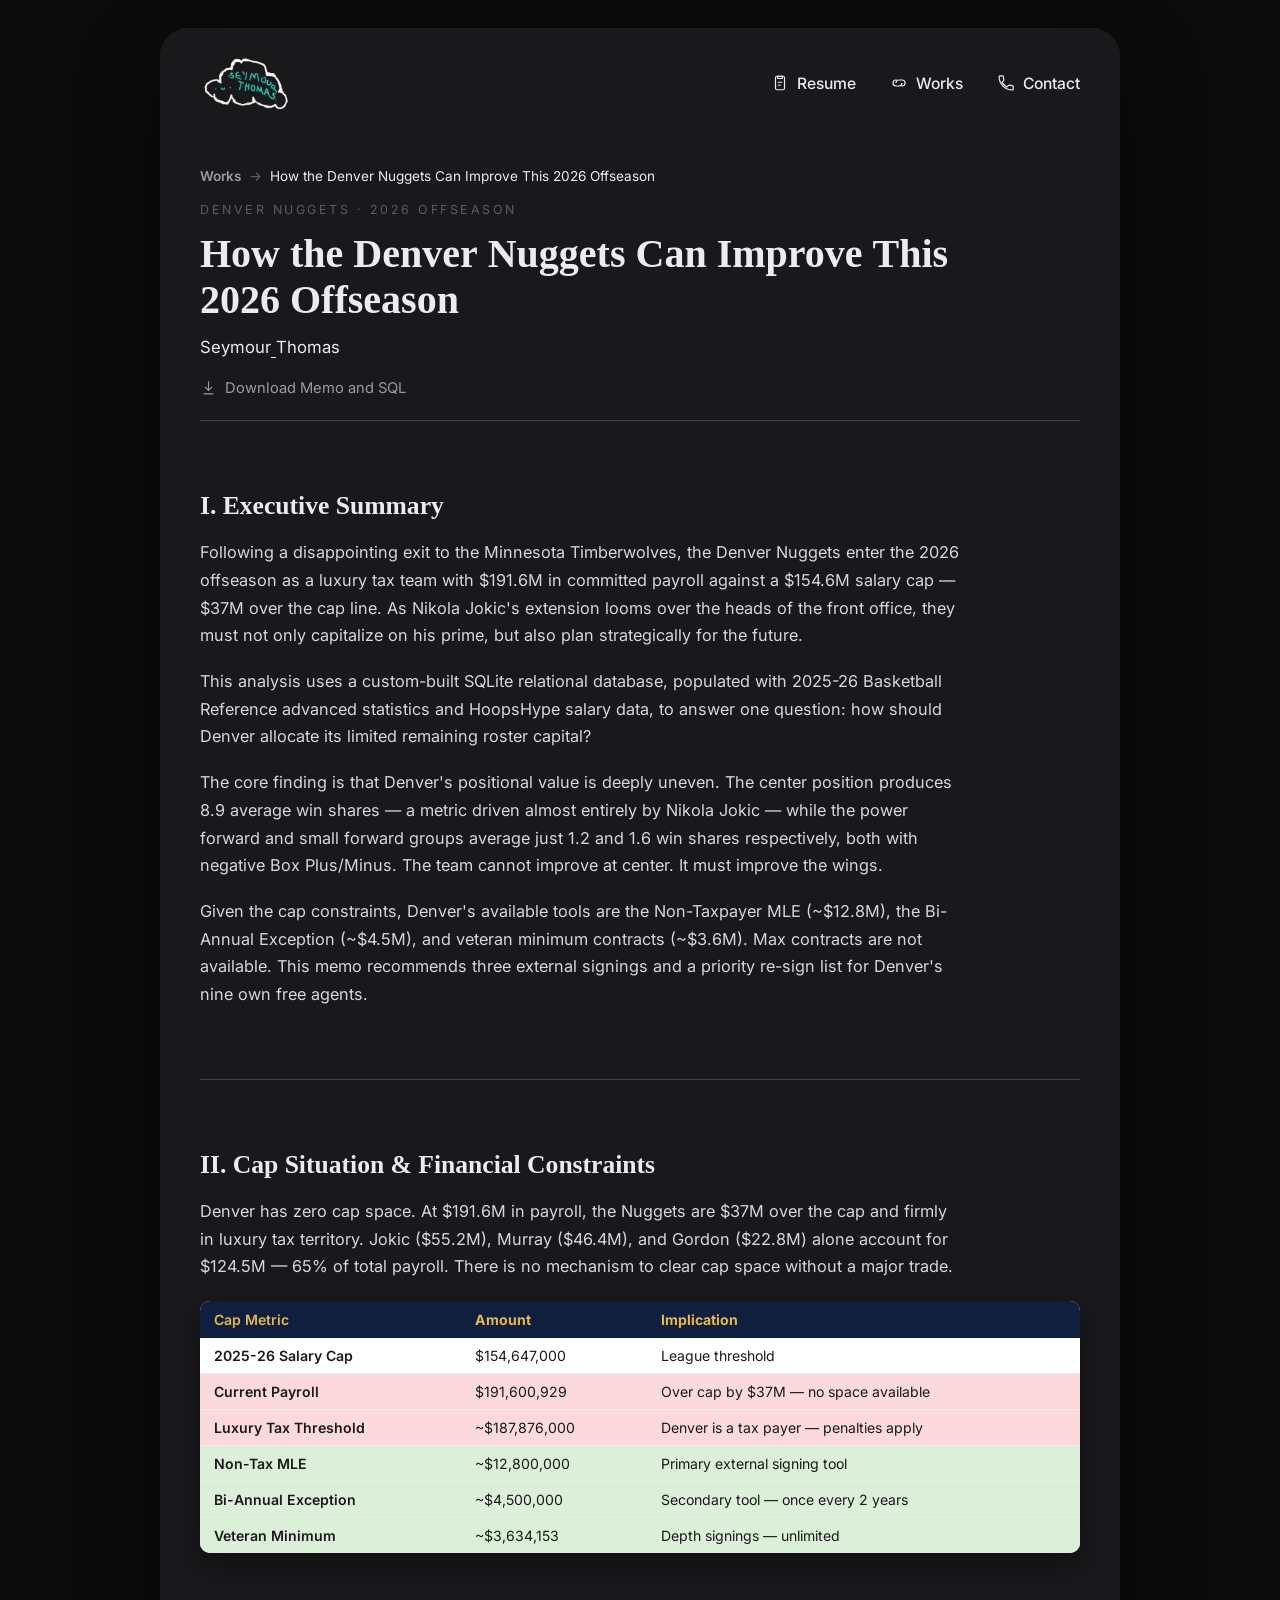
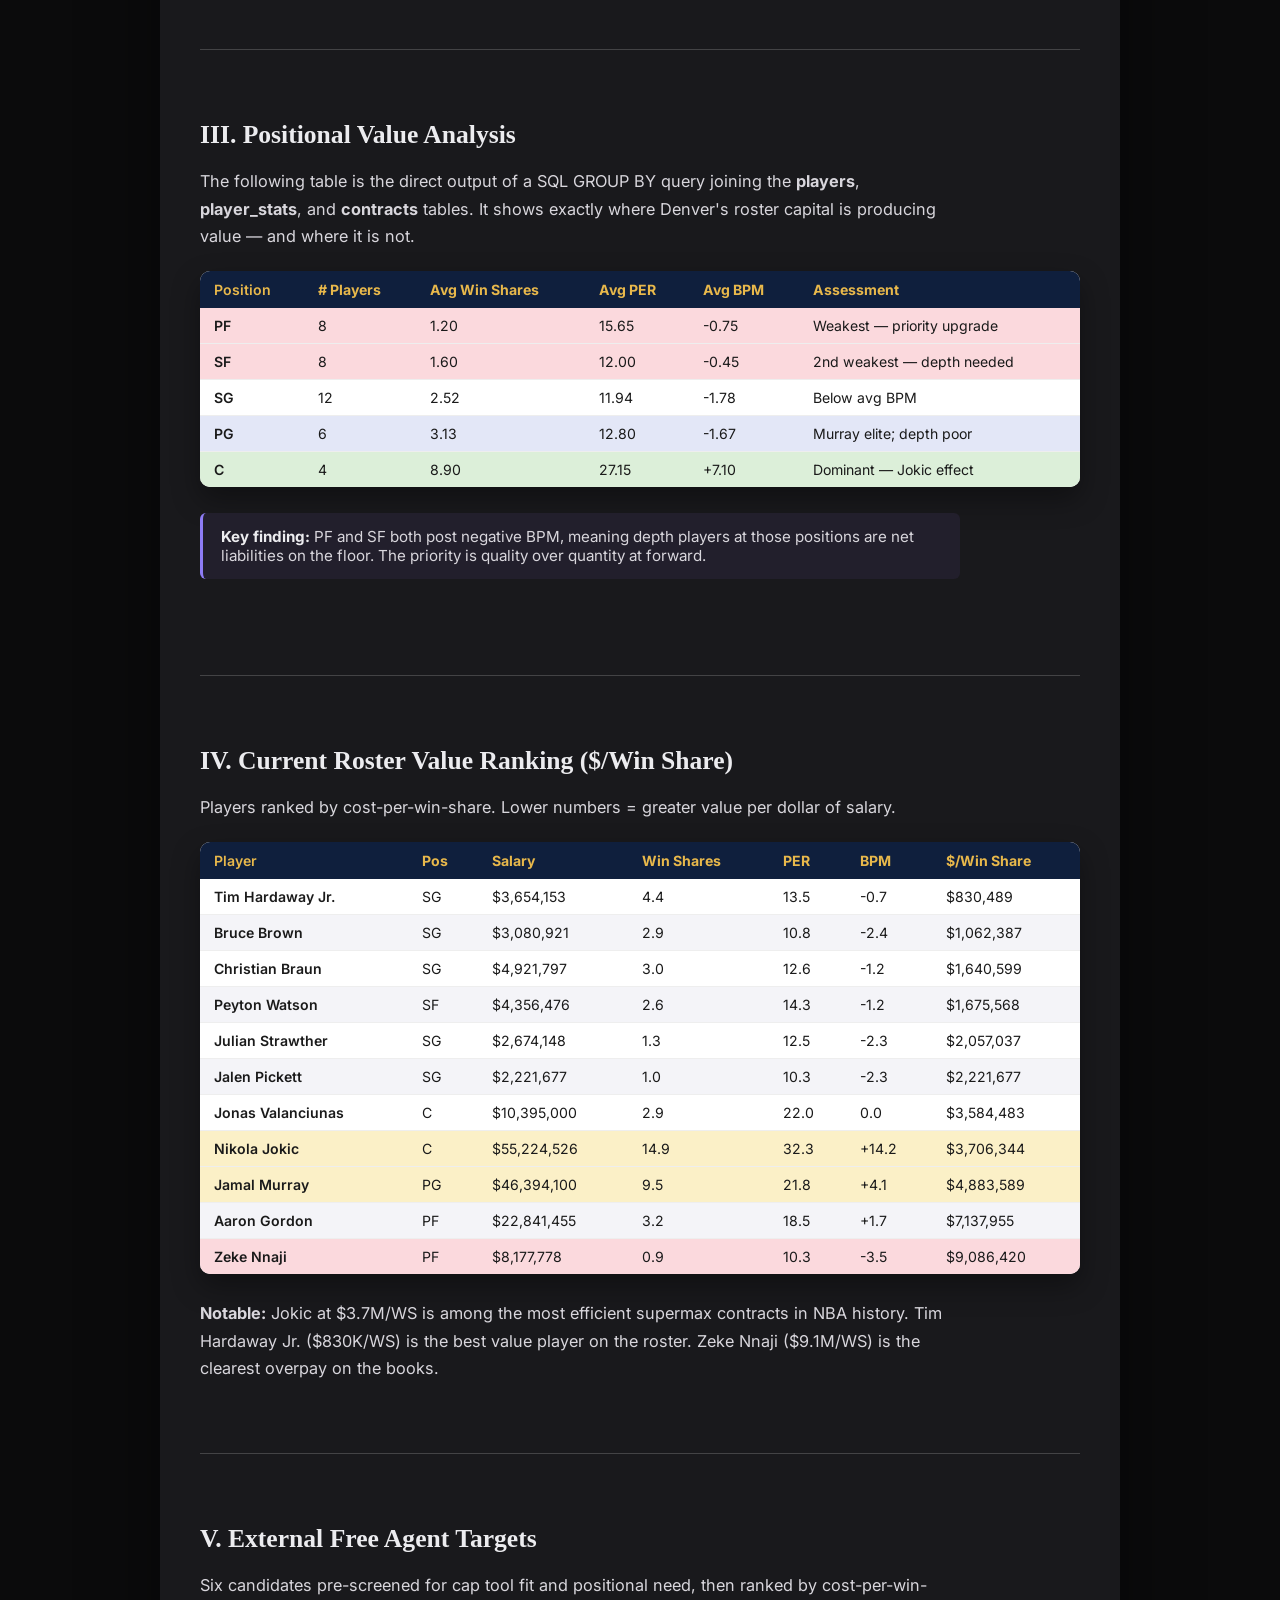
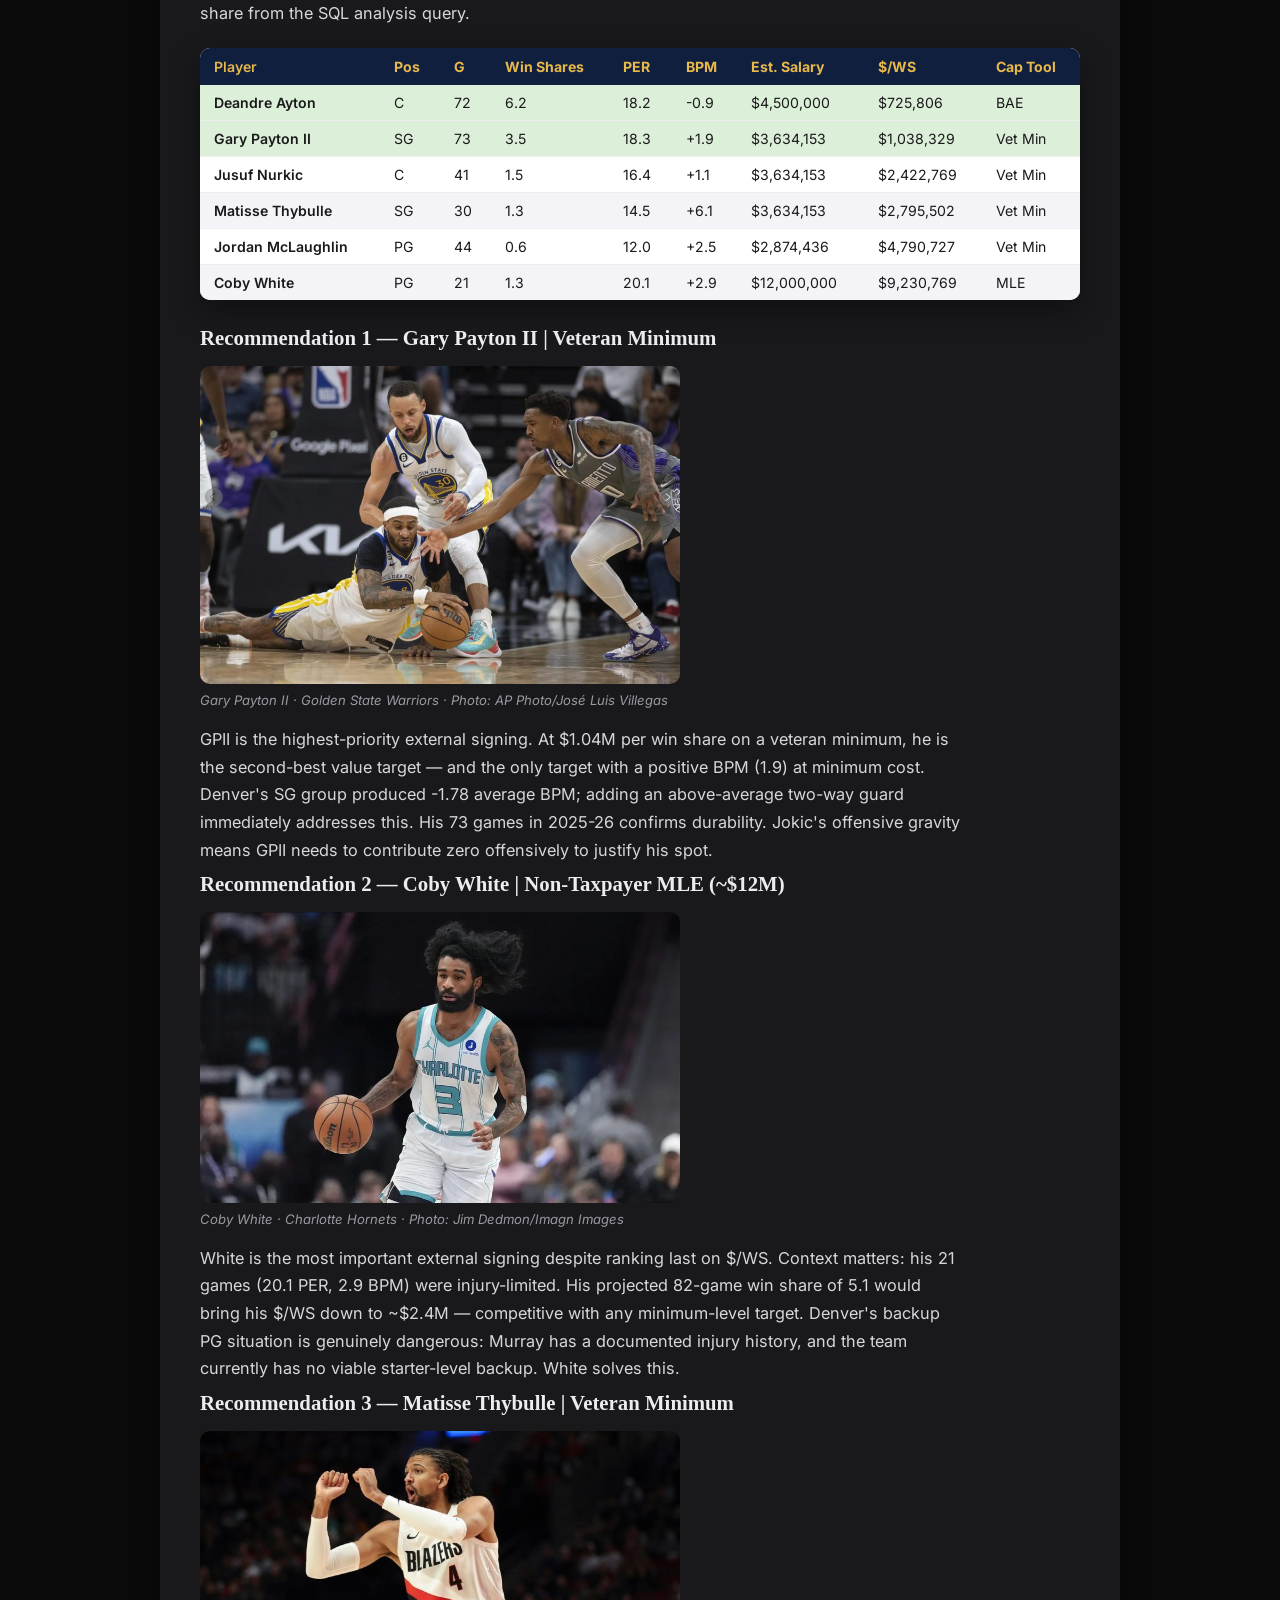
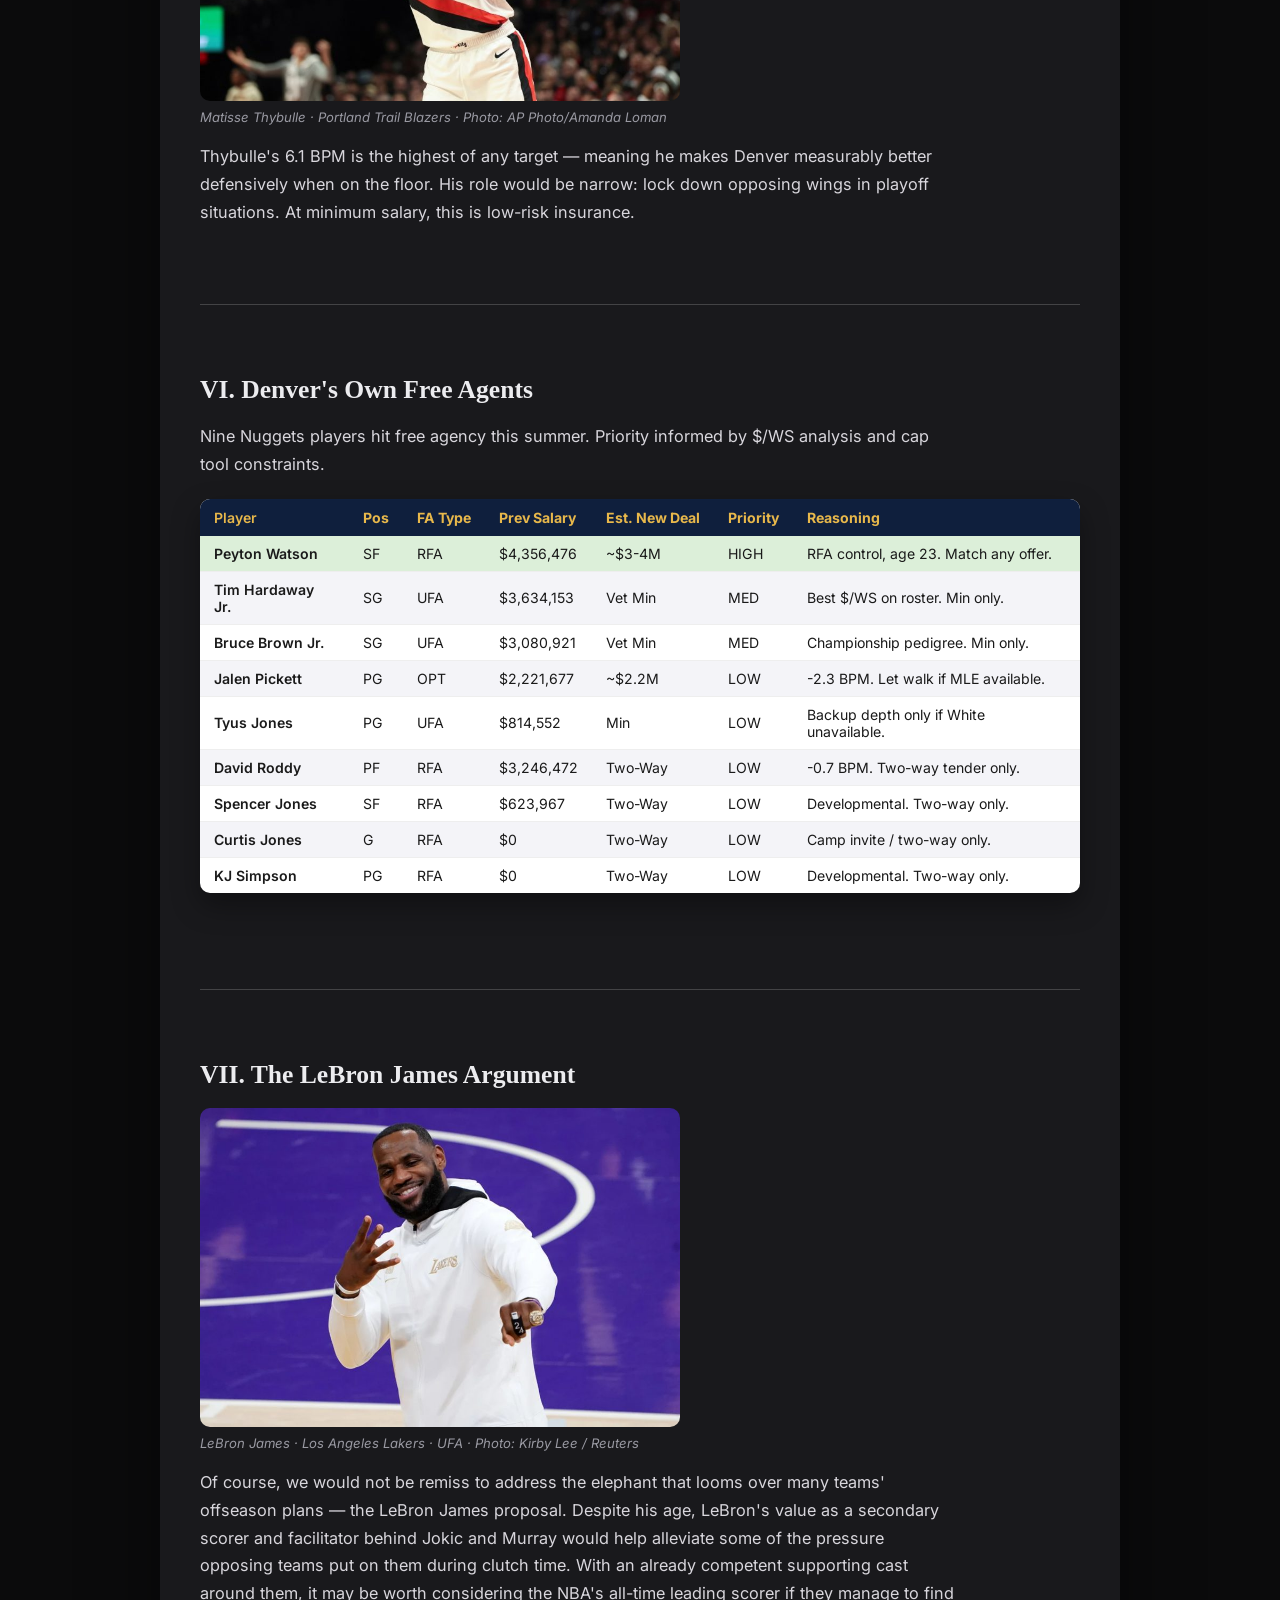
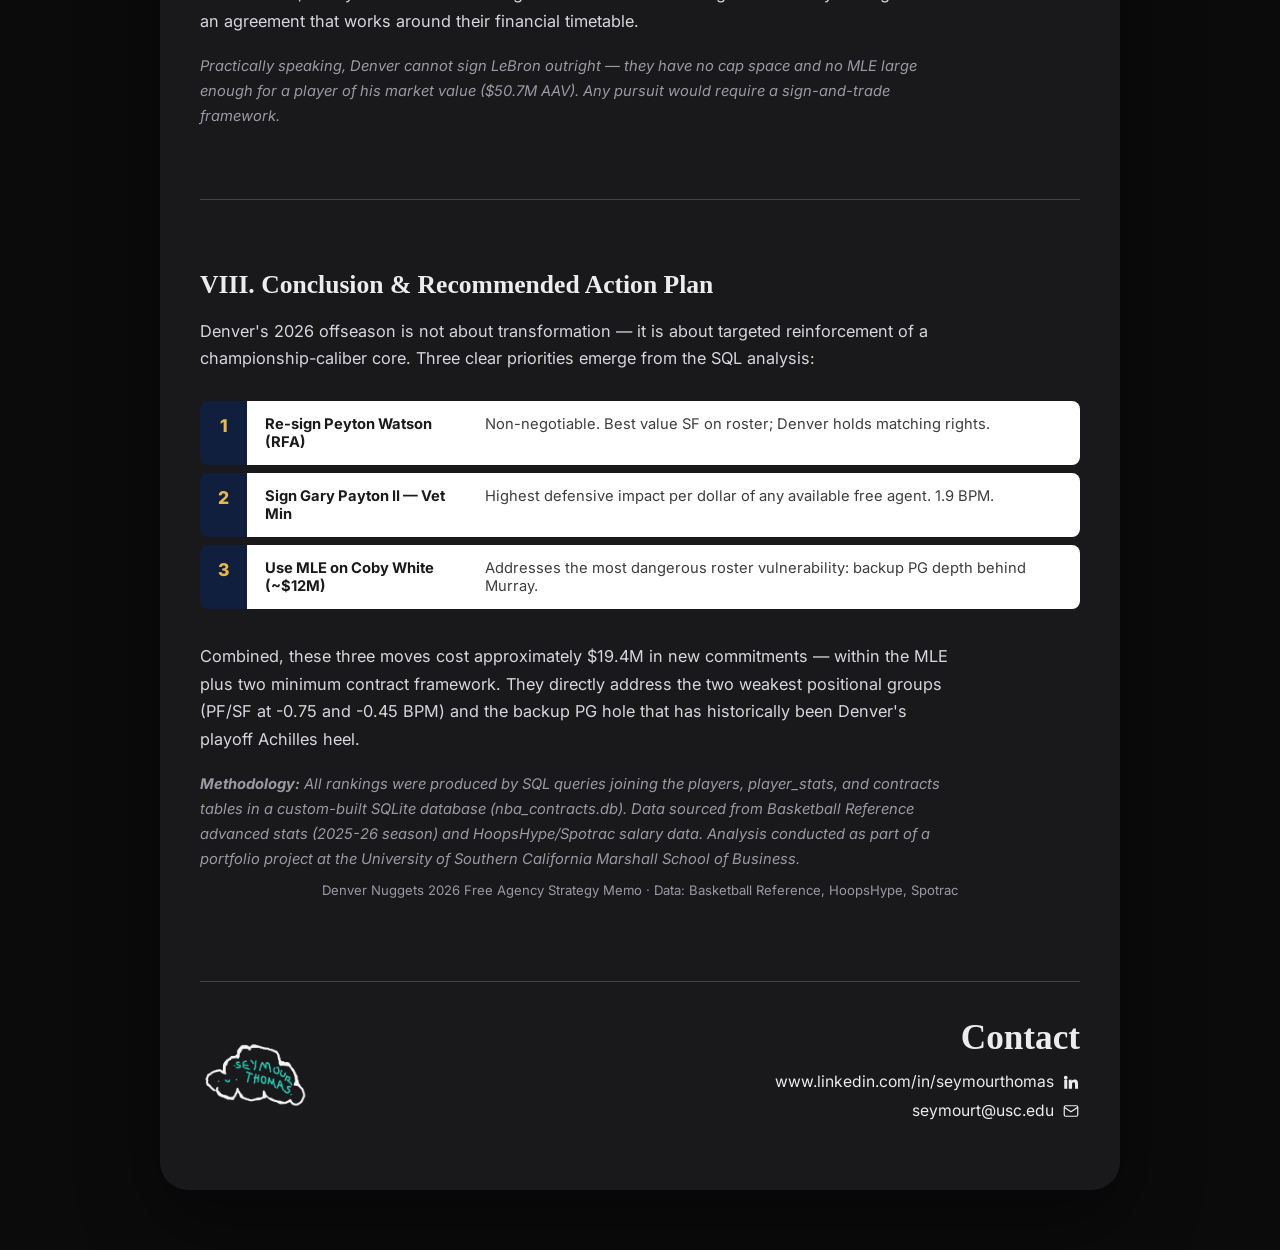
==== memo.html @ e56f11bd "Add files via upload" ====
<!DOCTYPE html>
<html lang="en">
<head>
<meta charset="UTF-8">
<meta name="viewport" content="width=device-width, initial-scale=1.0">
<title>How the Denver Nuggets Can Improve This 2026 Offseason — Seymour Thomas</title>
<link rel="icon" href="assets/logo.png">
<link rel="preconnect" href="https://fonts.googleapis.com">
<link rel="preconnect" href="https://fonts.gstatic.com" crossorigin>
<link href="https://fonts.googleapis.com/css2?family=Inter:wght@400;500;600;700&display=swap" rel="stylesheet">
<link rel="stylesheet" href="styles.css">
</head>
<body>

<div class="page">
  <div class="card">

    <header class="topbar">
      <a href="index.html" class="logo-link" aria-label="Back to homepage">
        <img src="assets/logo.png" alt="Seymour Thomas logo" class="logo-img">
      </a>
      <nav class="nav">
        <a href="#" class="nav-link" id="navResume">
          <svg class="nav-icon" viewBox="0 0 24 24" fill="none" stroke="currentColor" stroke-width="1.6"><rect x="6" y="3" width="12" height="18" rx="2"/><path d="M9 3h6v3H9z"/><path d="M9 11h6M9 15h4"/></svg>
          <span>Resume</span>
        </a>
        <a href="index.html#works" class="nav-link">
          <svg class="nav-icon" viewBox="0 0 24 24" fill="none" stroke="currentColor" stroke-width="1.6"><path d="M8 12a4 4 0 0 1 4-4h4a4 4 0 0 1 0 8h-1"/><path d="M16 12a4 4 0 0 1-4 4H8a4 4 0 0 1 0-8h1"/></svg>
          <span>Works</span>
        </a>
        <a href="index.html#contact" class="nav-link">
          <svg class="nav-icon" viewBox="0 0 24 24" fill="none" stroke="currentColor" stroke-width="1.6"><path d="M6.6 10.8a15.9 15.9 0 0 0 6.6 6.6l2.2-2.2a1.2 1.2 0 0 1 1.2-.3c1.2.4 2.5.6 3.8.6a1.2 1.2 0 0 1 1.2 1.2V20a1.2 1.2 0 0 1-1.2 1.2C10.6 21.2 2.8 13.4 2.8 3.8A1.2 1.2 0 0 1 4 2.6h3.3a1.2 1.2 0 0 1 1.2 1.2c0 1.3.2 2.6.6 3.8a1.2 1.2 0 0 1-.3 1.2z"/></svg>
          <span>Contact</span>
        </a>
      </nav>
    </header>

    <main>

      <!-- MEMO HERO -->
      <section class="section memo-hero" id="memo-top">
        <div class="cloud-particles" aria-hidden="true">
          <img class="cloud-particle cp-1" src="assets/dotted-cloud.png" alt="">
          <img class="cloud-particle cp-2" src="assets/dotted-cloud.png" alt="">
          <img class="cloud-particle cp-3" src="assets/dotted-cloud.png" alt="">
          <img class="cloud-particle cp-4" src="assets/dotted-cloud.png" alt="">
          <img class="cloud-particle cp-5" src="assets/dotted-cloud.png" alt="">
          <img class="cloud-particle cp-6" src="assets/dotted-cloud.png" alt="">
          <img class="cloud-particle cp-7" src="assets/dotted-cloud.png" alt="">
        </div>

        <p class="breadcrumb reveal">
          <a href="index.html#works">Works</a><span class="sep">→</span><span class="current">How the Denver Nuggets Can Improve This 2026 Offseason</span>
        </p>

        <p class="dot-marker reveal">Denver Nuggets · 2026 Offseason</p>

        <h1 class="memo-title reveal"><span class="word" style="animation-delay:0.00s">How</span> <span class="word" style="animation-delay:0.05s">the</span> <span class="word" style="animation-delay:0.10s">Denver</span> <span class="word" style="animation-delay:0.15s">Nuggets</span> <span class="word" style="animation-delay:0.20s">Can</span> <span class="word" style="animation-delay:0.25s">Improve</span> <span class="word" style="animation-delay:0.30s">This</span> <span class="word" style="animation-delay:0.35s">2026</span> <span class="word" style="animation-delay:0.40s">Offseason</span></h1>

        <p class="memo-byline reveal"><span class="word" style="animation-delay:0.46s">Seymour</span> <span class="word" style="animation-delay:0.51s">Thomas</span></p>

        <a class="memo-download reveal" href="assets/memo/nuggets-memo-download.zip" download>
          <svg viewBox="0 0 24 24" fill="none" stroke="currentColor" stroke-width="1.6"><path d="M12 3v13M7 11l5 5 5-5M5 21h14"/></svg>
          Download Memo and SQL
        </a>
      </section>

      <hr class="section-divider reveal">

      <!-- I. EXECUTIVE SUMMARY -->
      <section class="section" id="exec-summary">
        <h2 class="memo-section-heading reveal">I. Executive Summary</h2>
        <div class="memo-body reveal">
          <p>Following a disappointing exit to the Minnesota Timberwolves, the Denver Nuggets enter the 2026 offseason as a luxury tax team with $191.6M in committed payroll against a $154.6M salary cap — $37M over the cap line. As Nikola Jokic's extension looms over the heads of the front office, they must not only capitalize on his prime, but also plan strategically for the future.</p>
          <p>This analysis uses a custom-built SQLite relational database, populated with 2025-26 Basketball Reference advanced statistics and HoopsHype salary data, to answer one question: how should Denver allocate its limited remaining roster capital?</p>
          <p>The core finding is that Denver's positional value is deeply uneven. The center position produces 8.9 average win shares — a metric driven almost entirely by Nikola Jokic — while the power forward and small forward groups average just 1.2 and 1.6 win shares respectively, both with negative Box Plus/Minus. The team cannot improve at center. It must improve the wings.</p>
          <p>Given the cap constraints, Denver's available tools are the Non-Taxpayer MLE (~$12.8M), the Bi-Annual Exception (~$4.5M), and veteran minimum contracts (~$3.6M). Max contracts are not available. This memo recommends three external signings and a priority re-sign list for Denver's nine own free agents.</p>
        </div>
      </section>

      <hr class="section-divider reveal">

      <!-- II. CAP SITUATION -->
      <section class="section" id="cap-situation">
        <h2 class="memo-section-heading reveal">II. Cap Situation &amp; Financial Constraints</h2>
        <div class="memo-body reveal">
          <p>Denver has zero cap space. At $191.6M in payroll, the Nuggets are $37M over the cap and firmly in luxury tax territory. Jokic ($55.2M), Murray ($46.4M), and Gordon ($22.8M) alone account for $124.5M — 65% of total payroll. There is no mechanism to clear cap space without a major trade.</p>
        </div>
        <div class="memo-table-wrap reveal">
          <table class="memo-table">
            <thead><tr><th>Cap Metric</th><th>Amount</th><th>Implication</th></tr></thead>
            <tbody>
              <tr><td>2025-26 Salary Cap</td><td>$154,647,000</td><td>League threshold</td></tr>
              <tr class="row-pink"><td>Current Payroll</td><td>$191,600,929</td><td>Over cap by $37M — no space available</td></tr>
              <tr class="row-pink"><td>Luxury Tax Threshold</td><td>~$187,876,000</td><td>Denver is a tax payer — penalties apply</td></tr>
              <tr class="row-green"><td>Non-Tax MLE</td><td>~$12,800,000</td><td>Primary external signing tool</td></tr>
              <tr class="row-green"><td>Bi-Annual Exception</td><td>~$4,500,000</td><td>Secondary tool — once every 2 years</td></tr>
              <tr class="row-green"><td>Veteran Minimum</td><td>~$3,634,153</td><td>Depth signings — unlimited</td></tr>
            </tbody>
          </table>
        </div>
      </section>

      <hr class="section-divider reveal">

      <!-- III. POSITIONAL VALUE ANALYSIS -->
      <section class="section" id="positional-value">
        <h2 class="memo-section-heading reveal">III. Positional Value Analysis</h2>
        <div class="memo-body reveal">
          <p>The following table is the direct output of a SQL GROUP BY query joining the <strong>players</strong>, <strong>player_stats</strong>, and <strong>contracts</strong> tables. It shows exactly where Denver's roster capital is producing value — and where it is not.</p>
        </div>
        <div class="memo-table-wrap reveal">
          <table class="memo-table">
            <thead><tr><th>Position</th><th># Players</th><th>Avg Win Shares</th><th>Avg PER</th><th>Avg BPM</th><th>Assessment</th></tr></thead>
            <tbody>
              <tr class="row-pink"><td>PF</td><td>8</td><td>1.20</td><td>15.65</td><td>-0.75</td><td>Weakest — priority upgrade</td></tr>
              <tr class="row-pink"><td>SF</td><td>8</td><td>1.60</td><td>12.00</td><td>-0.45</td><td>2nd weakest — depth needed</td></tr>
              <tr><td>SG</td><td>12</td><td>2.52</td><td>11.94</td><td>-1.78</td><td>Below avg BPM</td></tr>
              <tr class="row-lavender"><td>PG</td><td>6</td><td>3.13</td><td>12.80</td><td>-1.67</td><td>Murray elite; depth poor</td></tr>
              <tr class="row-green"><td>C</td><td>4</td><td>8.90</td><td>27.15</td><td>+7.10</td><td>Dominant — Jokic effect</td></tr>
            </tbody>
          </table>
        </div>
        <div class="memo-callout reveal"><strong>Key finding:</strong> PF and SF both post negative BPM, meaning depth players at those positions are net liabilities on the floor. The priority is quality over quantity at forward.</div>
      </section>

      <hr class="section-divider reveal">

      <!-- IV. ROSTER VALUE RANKING -->
      <section class="section" id="roster-value">
        <h2 class="memo-section-heading reveal">IV. Current Roster Value Ranking ($/Win Share)</h2>
        <div class="memo-body reveal">
          <p>Players ranked by cost-per-win-share. Lower numbers = greater value per dollar of salary.</p>
        </div>
        <div class="memo-table-wrap reveal">
          <table class="memo-table">
            <thead><tr><th>Player</th><th>Pos</th><th>Salary</th><th>Win Shares</th><th>PER</th><th>BPM</th><th>$/Win Share</th></tr></thead>
            <tbody>
              <tr><td>Tim Hardaway Jr.</td><td>SG</td><td>$3,654,153</td><td>4.4</td><td>13.5</td><td>-0.7</td><td>$830,489</td></tr>
              <tr><td>Bruce Brown</td><td>SG</td><td>$3,080,921</td><td>2.9</td><td>10.8</td><td>-2.4</td><td>$1,062,387</td></tr>
              <tr><td>Christian Braun</td><td>SG</td><td>$4,921,797</td><td>3.0</td><td>12.6</td><td>-1.2</td><td>$1,640,599</td></tr>
              <tr><td>Peyton Watson</td><td>SF</td><td>$4,356,476</td><td>2.6</td><td>14.3</td><td>-1.2</td><td>$1,675,568</td></tr>
              <tr><td>Julian Strawther</td><td>SG</td><td>$2,674,148</td><td>1.3</td><td>12.5</td><td>-2.3</td><td>$2,057,037</td></tr>
              <tr><td>Jalen Pickett</td><td>SG</td><td>$2,221,677</td><td>1.0</td><td>10.3</td><td>-2.3</td><td>$2,221,677</td></tr>
              <tr><td>Jonas Valanciunas</td><td>C</td><td>$10,395,000</td><td>2.9</td><td>22.0</td><td>0.0</td><td>$3,584,483</td></tr>
              <tr class="row-yellow"><td>Nikola Jokic</td><td>C</td><td>$55,224,526</td><td>14.9</td><td>32.3</td><td>+14.2</td><td>$3,706,344</td></tr>
              <tr class="row-yellow"><td>Jamal Murray</td><td>PG</td><td>$46,394,100</td><td>9.5</td><td>21.8</td><td>+4.1</td><td>$4,883,589</td></tr>
              <tr><td>Aaron Gordon</td><td>PF</td><td>$22,841,455</td><td>3.2</td><td>18.5</td><td>+1.7</td><td>$7,137,955</td></tr>
              <tr class="row-pink"><td>Zeke Nnaji</td><td>PF</td><td>$8,177,778</td><td>0.9</td><td>10.3</td><td>-3.5</td><td>$9,086,420</td></tr>
            </tbody>
          </table>
        </div>
        <div class="memo-body reveal">
          <p><strong>Notable:</strong> Jokic at $3.7M/WS is among the most efficient supermax contracts in NBA history. Tim Hardaway Jr. ($830K/WS) is the best value player on the roster. Zeke Nnaji ($9.1M/WS) is the clearest overpay on the books.</p>
        </div>
      </section>

      <hr class="section-divider reveal">

      <!-- V. EXTERNAL FREE AGENT TARGETS -->
      <section class="section" id="external-targets">
        <h2 class="memo-section-heading reveal">V. External Free Agent Targets</h2>
        <div class="memo-body reveal">
          <p>Six candidates pre-screened for cap tool fit and positional need, then ranked by cost-per-win-share from the SQL analysis query.</p>
        </div>
        <div class="memo-table-wrap reveal">
          <table class="memo-table">
            <thead><tr><th>Player</th><th>Pos</th><th>G</th><th>Win Shares</th><th>PER</th><th>BPM</th><th>Est. Salary</th><th>$/WS</th><th>Cap Tool</th></tr></thead>
            <tbody>
              <tr class="row-green"><td>Deandre Ayton</td><td>C</td><td>72</td><td>6.2</td><td>18.2</td><td>-0.9</td><td>$4,500,000</td><td>$725,806</td><td>BAE</td></tr>
              <tr class="row-green"><td>Gary Payton II</td><td>SG</td><td>73</td><td>3.5</td><td>18.3</td><td>+1.9</td><td>$3,634,153</td><td>$1,038,329</td><td>Vet Min</td></tr>
              <tr><td>Jusuf Nurkic</td><td>C</td><td>41</td><td>1.5</td><td>16.4</td><td>+1.1</td><td>$3,634,153</td><td>$2,422,769</td><td>Vet Min</td></tr>
              <tr><td>Matisse Thybulle</td><td>SG</td><td>30</td><td>1.3</td><td>14.5</td><td>+6.1</td><td>$3,634,153</td><td>$2,795,502</td><td>Vet Min</td></tr>
              <tr><td>Jordan McLaughlin</td><td>PG</td><td>44</td><td>0.6</td><td>12.0</td><td>+2.5</td><td>$2,874,436</td><td>$4,790,727</td><td>Vet Min</td></tr>
              <tr><td>Coby White</td><td>PG</td><td>21</td><td>1.3</td><td>20.1</td><td>+2.9</td><td>$12,000,000</td><td>$9,230,769</td><td>MLE</td></tr>
            </tbody>
          </table>
        </div>

        <div class="recommendation reveal">
          <h3>Recommendation 1 — Gary Payton II | Veteran Minimum</h3>
          <figure>
            <img src="assets/players/gary-payton.jpg" alt="Gary Payton II driving with the ball for the Golden State Warriors">
            <figcaption>Gary Payton II · Golden State Warriors · Photo: AP Photo/José Luis Villegas</figcaption>
          </figure>
          <div class="memo-body">
            <p>GPII is the highest-priority external signing. At $1.04M per win share on a veteran minimum, he is the second-best value target — and the only target with a positive BPM (1.9) at minimum cost. Denver's SG group produced -1.78 average BPM; adding an above-average two-way guard immediately addresses this. His 73 games in 2025-26 confirms durability. Jokic's offensive gravity means GPII needs to contribute zero offensively to justify his spot.</p>
          </div>
        </div>

        <div class="recommendation reveal">
          <h3>Recommendation 2 — Coby White | Non-Taxpayer MLE (~$12M)</h3>
          <figure>
            <img src="assets/players/coby-white.jpg" alt="Coby White dribbling for the Charlotte Hornets">
            <figcaption>Coby White · Charlotte Hornets · Photo: Jim Dedmon/Imagn Images</figcaption>
          </figure>
          <div class="memo-body">
            <p>White is the most important external signing despite ranking last on $/WS. Context matters: his 21 games (20.1 PER, 2.9 BPM) were injury-limited. His projected 82-game win share of 5.1 would bring his $/WS down to ~$2.4M — competitive with any minimum-level target. Denver's backup PG situation is genuinely dangerous: Murray has a documented injury history, and the team currently has no viable starter-level backup. White solves this.</p>
          </div>
        </div>

        <div class="recommendation reveal">
          <h3>Recommendation 3 — Matisse Thybulle | Veteran Minimum</h3>
          <figure>
            <img src="assets/players/matisse-thybulle.jpg" alt="Matisse Thybulle celebrating for the Portland Trail Blazers">
            <figcaption>Matisse Thybulle · Portland Trail Blazers · Photo: AP Photo/Amanda Loman</figcaption>
          </figure>
          <div class="memo-body">
            <p>Thybulle's 6.1 BPM is the highest of any target — meaning he makes Denver measurably better defensively when on the floor. His role would be narrow: lock down opposing wings in playoff situations. At minimum salary, this is low-risk insurance.</p>
          </div>
        </div>
      </section>

      <hr class="section-divider reveal">

      <!-- VI. OWN FREE AGENTS -->
      <section class="section" id="own-free-agents">
        <h2 class="memo-section-heading reveal">VI. Denver's Own Free Agents</h2>
        <div class="memo-body reveal">
          <p>Nine Nuggets players hit free agency this summer. Priority informed by $/WS analysis and cap tool constraints.</p>
        </div>
        <div class="memo-table-wrap reveal">
          <table class="memo-table">
            <thead><tr><th>Player</th><th>Pos</th><th>FA Type</th><th>Prev Salary</th><th>Est. New Deal</th><th>Priority</th><th>Reasoning</th></tr></thead>
            <tbody>
              <tr class="row-green"><td>Peyton Watson</td><td>SF</td><td>RFA</td><td>$4,356,476</td><td>~$3-4M</td><td>HIGH</td><td>RFA control, age 23. Match any offer.</td></tr>
              <tr><td>Tim Hardaway Jr.</td><td>SG</td><td>UFA</td><td>$3,634,153</td><td>Vet Min</td><td>MED</td><td>Best $/WS on roster. Min only.</td></tr>
              <tr><td>Bruce Brown Jr.</td><td>SG</td><td>UFA</td><td>$3,080,921</td><td>Vet Min</td><td>MED</td><td>Championship pedigree. Min only.</td></tr>
              <tr><td>Jalen Pickett</td><td>PG</td><td>OPT</td><td>$2,221,677</td><td>~$2.2M</td><td>LOW</td><td>-2.3 BPM. Let walk if MLE available.</td></tr>
              <tr><td>Tyus Jones</td><td>PG</td><td>UFA</td><td>$814,552</td><td>Min</td><td>LOW</td><td>Backup depth only if White unavailable.</td></tr>
              <tr><td>David Roddy</td><td>PF</td><td>RFA</td><td>$3,246,472</td><td>Two-Way</td><td>LOW</td><td>-0.7 BPM. Two-way tender only.</td></tr>
              <tr><td>Spencer Jones</td><td>SF</td><td>RFA</td><td>$623,967</td><td>Two-Way</td><td>LOW</td><td>Developmental. Two-way only.</td></tr>
              <tr><td>Curtis Jones</td><td>G</td><td>RFA</td><td>$0</td><td>Two-Way</td><td>LOW</td><td>Camp invite / two-way only.</td></tr>
              <tr><td>KJ Simpson</td><td>PG</td><td>RFA</td><td>$0</td><td>Two-Way</td><td>LOW</td><td>Developmental. Two-way only.</td></tr>
            </tbody>
          </table>
        </div>
      </section>

      <hr class="section-divider reveal">

      <!-- VII. LEBRON JAMES ARGUMENT -->
      <section class="section" id="lebron">
        <h2 class="memo-section-heading reveal">VII. The LeBron James Argument</h2>
        <div class="recommendation reveal">
          <figure>
            <img src="assets/players/lebron-james.jpg" alt="LeBron James smiling courtside in a Los Angeles Lakers hoodie">
            <figcaption>LeBron James · Los Angeles Lakers · UFA · Photo: Kirby Lee / Reuters</figcaption>
          </figure>
        </div>
        <div class="memo-body reveal">
          <p>Of course, we would not be remiss to address the elephant that looms over many teams' offseason plans — the LeBron James proposal. Despite his age, LeBron's value as a secondary scorer and facilitator behind Jokic and Murray would help alleviate some of the pressure opposing teams put on them during clutch time. With an already competent supporting cast around them, it may be worth considering the NBA's all-time leading scorer if they manage to find an agreement that works around their financial timetable.</p>
          <p class="memo-aside">Practically speaking, Denver cannot sign LeBron outright — they have no cap space and no MLE large enough for a player of his market value ($50.7M AAV). Any pursuit would require a sign-and-trade framework.</p>
        </div>
      </section>

      <hr class="section-divider reveal">

      <!-- VIII. CONCLUSION -->
      <section class="section" id="conclusion">
        <h2 class="memo-section-heading reveal">VIII. Conclusion &amp; Recommended Action Plan</h2>
        <div class="memo-body reveal">
          <p>Denver's 2026 offseason is not about transformation — it is about targeted reinforcement of a championship-caliber core. Three clear priorities emerge from the SQL analysis:</p>
        </div>
        <table class="conclusion-table reveal">
          <tbody>
            <tr><td>1</td><td>Re-sign Peyton Watson (RFA)</td><td>Non-negotiable. Best value SF on roster; Denver holds matching rights.</td></tr>
            <tr><td>2</td><td>Sign Gary Payton II — Vet Min</td><td>Highest defensive impact per dollar of any available free agent. 1.9 BPM.</td></tr>
            <tr><td>3</td><td>Use MLE on Coby White (~$12M)</td><td>Addresses the most dangerous roster vulnerability: backup PG depth behind Murray.</td></tr>
          </tbody>
        </table>
        <div class="memo-body reveal">
          <p>Combined, these three moves cost approximately $19.4M in new commitments — within the MLE plus two minimum contract framework. They directly address the two weakest positional groups (PF/SF at -0.75 and -0.45 BPM) and the backup PG hole that has historically been Denver's playoff Achilles heel.</p>
          <p class="memo-aside"><strong>Methodology:</strong> All rankings were produced by SQL queries joining the players, player_stats, and contracts tables in a custom-built SQLite database (nba_contracts.db). Data sourced from Basketball Reference advanced stats (2025-26 season) and HoopsHype/Spotrac salary data. Analysis conducted as part of a portfolio project at the University of Southern California Marshall School of Business.</p>
        </div>
        <p class="memo-credit reveal">Denver Nuggets 2026 Free Agency Strategy Memo · Data: Basketball Reference, HoopsHype, Spotrac</p>
      </section>

      <hr class="section-divider reveal">

      <!-- CONTACT (same as main page) -->
      <section class="section contact-section" id="contact">
        <img src="assets/logo.png" alt="Seymour Thomas logo" class="logo-img contact-logo reveal">
        <div class="contact-info reveal">
          <h2 class="section-title contact-title">Contact</h2>
          <a href="https://www.linkedin.com/in/seymourthomas" target="_blank" rel="noopener" class="contact-row link-hover">
            www.linkedin.com/in/seymourthomas
            <svg class="contact-icon" viewBox="0 0 24 24" fill="currentColor"><path d="M4.98 3.5a2.5 2.5 0 1 1 0 5 2.5 2.5 0 0 1 0-5zM3 9h4v12H3zM9 9h3.8v1.7h.05c.53-1 1.83-2.05 3.77-2.05 4.03 0 4.78 2.65 4.78 6.1V21h-4v-5.6c0-1.34-.02-3.06-1.87-3.06-1.87 0-2.16 1.46-2.16 2.96V21H9z"/></svg>
          </a>
          <a href="mailto:seymourt@usc.edu" class="contact-row link-hover">
            seymourt@usc.edu
            <svg class="contact-icon" viewBox="0 0 24 24" fill="none" stroke="currentColor" stroke-width="1.6"><rect x="3" y="5" width="18" height="14" rx="2"/><path d="M3 7l9 6 9-6"/></svg>
          </a>
        </div>
      </section>

    </main>
  </div>
</div>

<script src="script.js"></script>
</body>
</html>
---- styles.css ----
/* ============ self-hosted fonts ============ */
@font-face{
  font-family:'Kaisei Tokumin';
  src:url('assets/fonts/KaiseiTokumin-Regular.ttf') format('truetype');
  font-weight:400;
  font-style:normal;
  font-display:swap;
}
@font-face{
  font-family:'Kaisei Tokumin';
  src:url('assets/fonts/KaiseiTokumin-Medium.ttf') format('truetype');
  font-weight:500;
  font-style:normal;
  font-display:swap;
}
@font-face{
  font-family:'Kaisei Tokumin';
  src:url('assets/fonts/KaiseiTokumin-Bold.ttf') format('truetype');
  font-weight:700;
  font-style:normal;
  font-display:swap;
}
@font-face{
  font-family:'Kaisei Tokumin';
  src:url('assets/fonts/KaiseiTokumin-ExtraBold.ttf') format('truetype');
  font-weight:800;
  font-style:normal;
  font-display:swap;
}

/* ============ tokens ============ */
:root{
  --bg-outer:#0B0B0C;
  --bg-card:#19191C;
  --text-primary:#ECECEF;
  --text-muted:#9A9AA3;
  --accent:#8E7CF6;      /* purple/blue hover highlight */
  --accent-soft:rgba(142,124,246,0.15);
  --teal:#2DD4BF;
  --dot-grey:#5B5B63;
  --rule:rgba(255,255,255,0.14);
  --radius-card:28px;
  --font-display:'Kaisei Tokumin', serif;
  --font-body:'Inter', sans-serif;
}

*{box-sizing:border-box;}
html{scroll-behavior:smooth;}
body{
  margin:0;
  background:var(--bg-outer);
  color:var(--text-primary);
  font-family:var(--font-body);
  -webkit-font-smoothing:antialiased;
}

a{ color:inherit; text-decoration:none; }

/* ============ page / card shell ============ */
.page{
  min-height:100vh;
  display:flex;
  justify-content:center;
  padding:28px 16px 60px;
}
.card{
  position:relative;
  width:100%;
  max-width:960px;
  background:var(--bg-card);
  border-radius:var(--radius-card);
  overflow:hidden;
  box-shadow:0 30px 80px rgba(0,0,0,0.45);
}

/* floating cloud particles — small, transparent, confined to the intro
   hero's right-hand side so they never cross into the text column.
   Each drifts in, lingers, fades out, then repeats on a loop; staggered
   delays/durations keep them from moving in sync. */
.cloud-particles{
  position:absolute;
  inset:0;
  overflow:hidden;
  pointer-events:none;
  z-index:0;
}
.cloud-particle{
  position:absolute;
  width:56px;
  opacity:0;
  animation:cloud-float 12s ease-in-out infinite;
}
.cp-1{ top:6%;  left:64%; width:38px; animation-duration:11s; animation-delay:0s;   --peak:0.20; --dx:16px;  --dy:-22px; }
.cp-2{ top:16%; left:84%; width:60px; animation-duration:14s; animation-delay:2.5s; --peak:0.16; --dx:-14px; --dy:18px;  }
.cp-3{ top:34%; left:70%; width:30px; animation-duration:9s;  animation-delay:5s;   --peak:0.24; --dx:20px;  --dy:14px;  }
.cp-4{ top:48%; left:90%; width:50px; animation-duration:13s; animation-delay:1.5s; --peak:0.15; --dx:-18px; --dy:-16px; }
.cp-5{ top:62%; left:66%; width:42px; animation-duration:10s; animation-delay:7s;   --peak:0.20; --dx:14px;  --dy:20px;  }
.cp-6{ top:76%; left:82%; width:34px; animation-duration:12.5s; animation-delay:4s; --peak:0.18; --dx:-16px; --dy:-14px; }
.cp-7{ top:88%; left:72%; width:46px; animation-duration:15s; animation-delay:9s;   --peak:0.14; --dx:12px;  --dy:-18px; }

@keyframes cloud-float{
  0%{ opacity:0; transform:translate(0,0) scale(0.92); }
  15%{ opacity:var(--peak,0.2); }
  50%{ transform:translate(var(--dx,14px), var(--dy,-18px)) scale(1); }
  85%{ opacity:var(--peak,0.2); }
  100%{ opacity:0; transform:translate(calc(var(--dx,14px) * 1.7), calc(var(--dy,-18px) * 1.7)) scale(1.04); }
}

/* ============ topbar (sticky) ============ */
.topbar{
  position:sticky;
  top:0;
  z-index:20;
  display:flex;
  align-items:center;
  justify-content:space-between;
  padding:26px 40px;
  background:linear-gradient(to bottom, var(--bg-card) 78%, rgba(25,25,28,0));
}
.logo-link{ display:block; line-height:0; }
.logo-img{
  height:58px;
  width:auto;
  transition:transform 0.2s ease, filter 0.2s ease;
}
.logo-link:hover .logo-img{
  transform:scale(1.05);
  filter:drop-shadow(0 0 8px var(--accent-soft));
}

.nav{
  display:flex;
  gap:34px;
}
.nav-link{
  display:flex;
  align-items:center;
  gap:8px;
  font-size:0.98rem;
  font-weight:500;
  color:var(--text-primary);
  transition:color 0.2s ease;
}
.nav-icon{
  width:18px;
  height:18px;
  flex-shrink:0;
  transition:color 0.2s ease, transform 0.2s ease;
}
.nav-link:hover, .nav-link:focus-visible{
  color:var(--accent);
}
.nav-link:hover .nav-icon, .nav-link:focus-visible .nav-icon{
  transform:translateY(-1px);
}

.topbar-dots{
  position:absolute;
  right:40px;
  bottom:0px;
  transform:translateY(50%);
  color:var(--dot-grey);
  font-size:0.7rem;
  letter-spacing:3px;
  display:none;
}
@media (min-width:640px){
  .topbar-dots{ display:block; }
}

/* ============ sections (base spacing, no cross-cancelling) ============ */
main{
  position:relative;
  z-index:1;
}
.section{
  padding:70px 40px;
  position:relative;
  scroll-margin-top:110px;
}
.dot-marker{
  font-family:var(--font-body);
  font-size:0.78rem;
  letter-spacing:2.5px;
  text-transform:uppercase;
  color:var(--dot-grey);
  margin:0 0 14px;
}
.eyebrow{
  font-family:var(--font-display);
  font-weight:500;
  font-style:normal;
  font-size:1.15rem;
  color:var(--text-muted);
  letter-spacing:0.3px;
  margin:0 0 14px;
}
.section-title{
  font-family:var(--font-display);
  font-weight:800;
  font-size:2.2rem;
  margin:0 0 34px;
}

.section-divider{
  border:none;
  height:1px;
  margin:0 40px;
  background:rgba(255,255,255,0.18);
}

/* per-word load-in animation — plain CSS keyframes, no JS text
   manipulation involved, so spacing between words can never break */
.word{
  display:inline-block;
  opacity:0;
  animation:word-in 0.6s ease forwards;
}
@keyframes word-in{
  from{ opacity:0; transform:translateY(12px); }
  to{ opacity:1; transform:translateY(0); }
}

/* ============ intro (hero) ============ */
.intro{
  position:relative;
  overflow:hidden;
  min-height:calc(100vh - 110px);
  display:flex;
  flex-direction:column;
  justify-content:center;
  padding-top:20px;
  padding-bottom:60px;
}
.intro-content{
  position:relative;
  z-index:1;
}
.intro .eyebrow{
  font-size:1.5rem;
}
.intro-bio{
  font-size:2.4rem;
  line-height:1.4;
  max-width:640px;
  color:var(--text-primary);
  margin:0;
}
.scroll-cue{
  position:relative;
  z-index:1;
  display:flex;
  align-items:center;
  gap:8px;
  margin-top:48px;
  color:var(--text-muted);
  font-size:0.8rem;
  letter-spacing:2px;
  text-transform:uppercase;
  animation:scroll-cue-bob 2.4s ease-in-out infinite;
}
.scroll-cue svg{ width:16px; height:16px; }
@keyframes scroll-cue-bob{
  0%,100%{ transform:translateY(0); opacity:0.7; }
  50%{ transform:translateY(6px); opacity:1; }
}

/* ============ involvements ============ */
.involvement{
  display:flex;
  align-items:center;
  gap:20px;
  margin-bottom:34px;
}
.involvement-alt{
  justify-content:flex-end;
  text-align:right;
}
.involvement-text{
  display:flex;
  flex-direction:column;
  gap:5px;
}
.involvement-org{
  font-size:1.18rem;
  font-weight:600;
}
.involvement-date{
  font-size:0.9rem;
  color:var(--text-muted);
}
.badge{
  flex-shrink:0;
  width:44px;
  height:44px;
  border-radius:50%;
  display:flex;
  align-items:center;
  justify-content:center;
  overflow:hidden;
  background:#fff;
  transition:transform 0.2s ease, box-shadow 0.2s ease;
}
.badge:hover{
  transform:scale(1.08);
  box-shadow:0 0 0 4px var(--accent-soft);
}
.badge-img{
  width:100%;
  height:100%;
  object-fit:cover;
}

/* ============ works ============ */
.work-title{
  display:block;
  text-decoration:none;
  font-size:1.25rem;
  line-height:1.5;
  max-width:560px;
  margin:0 0 10px;
}
.work-date{
  display:block;
  font-size:0.9rem;
  color:var(--text-muted);
  margin-bottom:16px;
}
.more-link{
  font-size:1rem;
  font-weight:600;
  color:var(--text-primary);
}

/* ============ shared hover-highlight for meaningful links ============ */
.link-hover{ transition:color 0.2s ease, text-shadow 0.2s ease; }
.link-hover:hover, .link-hover:focus-visible{
  color:var(--accent);
}

/* ============ contact ============ */
.contact-section{
  display:flex;
  align-items:center;
  justify-content:space-between;
  gap:24px;
  flex-wrap:wrap;
  padding-top:36px;
  padding-bottom:60px;
}
.contact-logo{
  height:70px;
}
.contact-info{
  text-align:right;
  margin-left:auto;
}
.contact-title{
  margin-bottom:14px;
}
.contact-row{
  display:flex;
  align-items:center;
  justify-content:flex-end;
  gap:8px;
  font-size:0.98rem;
  margin-bottom:10px;
}
.contact-icon{
  width:18px;
  height:18px;
}

/* ============ scroll reveal ============ */
/* Visible by default — this can NEVER get stuck hidden, even if JS is
   slow, blocked, or fails outright. JS (below) opts specific elements
   INTO a temporary hidden state only when they're below the fold, then
   un-hides them on scroll for a fade-up effect. No JS running at all
   just means everything is simply visible immediately, which is a
   perfectly fine degraded experience — never a blank page. */
.reveal{
  transition:opacity 0.7s ease, transform 0.7s ease;
}
.reveal.reveal-pending{
  opacity:0;
  transform:translateY(28px);
}

/* ============ responsive ============ */
@media (max-width:680px){
  .topbar{ padding:20px 22px; }
  .logo-img{ height:44px; }
  .nav{ gap:18px; }
  .nav-link span{ display:none; }
  .nav-icon{ width:21px; height:21px; }
  .section{ padding:40px 22px; }
  .section-divider{ margin:0 22px; }
  .intro{ min-height:calc(100vh - 84px); padding-bottom:40px; }
  .intro .eyebrow{ font-size:1.15rem; }
  .intro-bio{ font-size:1.5rem; max-width:100%; }
  .scroll-cue{ margin-top:32px; }
  .involvement, .involvement-alt{
    flex-direction:column;
    align-items:flex-start;
    text-align:left;
  }
  .contact-section{
    flex-direction:column;
    align-items:flex-start;
  }
  .contact-info{ text-align:left; margin-left:0; }
  .contact-row{ justify-content:flex-start; }
  /* fewer, smaller, more transparent particles — a narrow screen has much
     less safe empty space, so keep this restrained rather than cluttered */
  .cloud-particle{ width:26px !important; }
  .cp-2, .cp-4, .cp-6{ display:none; }
  .cp-1{ left:70%; }
  .cp-3{ left:76%; }
  .cp-5{ left:68%; }
  .cp-7{ left:74%; }
}

/* ============ memo page ============ */
.breadcrumb{
  font-size:0.85rem;
  color:var(--text-muted);
  margin-bottom:18px;
}
.breadcrumb a{
  font-weight:600;
  color:var(--text-muted);
}
.breadcrumb a:hover{ color:var(--accent); }
.breadcrumb .sep{ margin:0 8px; opacity:0.6; }
.breadcrumb .current{ color:var(--text-primary); }

.memo-hero{ padding-top:16px; padding-bottom:20px; }
.memo-title{
  font-family:var(--font-display);
  font-weight:800;
  font-size:2.5rem;
  line-height:1.15;
  margin:0 0 14px;
  max-width:760px;
}
.memo-byline{
  font-size:1.05rem;
  text-decoration:underline;
  text-underline-offset:4px;
  color:var(--text-primary);
  margin:0 0 22px;
}
.memo-download{
  display:inline-flex;
  align-items:center;
  gap:8px;
  font-size:0.92rem;
  color:var(--text-muted);
}
.memo-download svg{ width:17px; height:17px; }
.memo-download:hover{ color:var(--accent); }

.memo-section-heading{
  font-family:var(--font-display);
  font-weight:800;
  font-size:1.6rem;
  margin:0 0 18px;
}
.memo-body p{
  font-size:1.02rem;
  line-height:1.7;
  color:#D8D6DC;
  max-width:760px;
  margin:0 0 18px;
}
.memo-body p:last-child{ margin-bottom:0; }
.memo-aside{
  font-size:0.92rem !important;
  color:var(--text-muted) !important;
  font-style:italic;
}

/* data tables — rendered as light "report" cards against the dark page */
.memo-table-wrap{
  overflow-x:auto;
  border-radius:10px;
  margin:20px 0 26px;
  box-shadow:0 12px 28px rgba(0,0,0,0.35);
}
.memo-table{
  width:100%;
  border-collapse:collapse;
  background:#fff;
  font-size:0.88rem;
  min-width:560px;
}
.memo-table th{
  background:#0F1F3D;
  color:#E8B84B;
  font-family:var(--font-body);
  font-weight:700;
  text-align:left;
  padding:10px 14px;
  white-space:nowrap;
}
.memo-table td{
  padding:9px 14px;
  color:#1a1a1a;
  border-bottom:1px solid #eee;
}
.memo-table tr:last-child td{ border-bottom:none; }
.memo-table td:first-child, .memo-table th:first-child{ font-weight:600; }
.row-pink td{ background:#FBD9DD; }
.row-green td{ background:#DCEFD9; }
.row-lavender td{ background:#E3E7F7; }
.row-yellow td{ background:#FBF0C7; }
.memo-table tr:nth-child(even):not(.row-pink):not(.row-green):not(.row-lavender):not(.row-yellow) td{
  background:#F4F4F8;
}

.memo-callout{
  background:#221F2C;
  border-left:3px solid var(--accent);
  padding:14px 18px;
  border-radius:6px;
  font-size:0.95rem;
  color:#D8D6DC;
  max-width:760px;
  margin:0 0 26px;
}
.memo-callout strong{ color:var(--text-primary); }

/* recommendation blocks */
.recommendation{ margin-bottom:8px; }
.recommendation h3{
  font-family:var(--font-display);
  font-weight:700;
  font-size:1.3rem;
  margin:0 0 16px;
}
.recommendation figure{
  margin:0 0 18px;
  max-width:480px;
}
.recommendation img{
  width:100%;
  height:auto;
  border-radius:10px;
  display:block;
}
.recommendation figcaption{
  font-size:0.82rem;
  font-style:italic;
  color:var(--text-muted);
  margin-top:8px;
}

/* conclusion action table */
.conclusion-table{
  width:100%;
  border-collapse:separate;
  border-spacing:0 8px;
  margin:20px 0 26px;
}
.conclusion-table td{
  background:#fff;
  color:#1a1a1a;
  padding:14px 18px;
  font-size:0.92rem;
  vertical-align:top;
}
.conclusion-table tr td:first-child{
  background:#0F1F3D;
  color:#E8B84B;
  font-weight:800;
  font-size:1.1rem;
  text-align:center;
  width:44px;
  border-radius:8px 0 0 8px;
}
.conclusion-table tr td:nth-child(2){
  font-weight:700;
  width:220px;
}
.conclusion-table tr td:last-child{
  border-radius:0 8px 8px 0;
  color:#3d3d3d;
}

.memo-credit{
  text-align:center;
  font-size:0.82rem;
  color:var(--text-muted);
  margin-top:10px;
}

@media (max-width:680px){
  .memo-title{ font-size:1.8rem; }
  .memo-table{ font-size:0.8rem; min-width:500px; }
  .conclusion-table tr td:first-child{ width:36px; }
  .conclusion-table tr td:nth-child(2){ width:auto; }
  .conclusion-table td{ display:block; width:auto !important; border-radius:0 !important; }
  .conclusion-table tr{ display:block; background:#fff; border-radius:8px; overflow:hidden; }
}


a:focus-visible, .badge:focus-visible{
  outline:2px solid var(--accent);
  outline-offset:3px;
}

@media (prefers-reduced-motion: reduce){
  *{ animation:none !important; transition:none !important; }
  .reveal.reveal-pending{ opacity:1; transform:none; }
  .word{ opacity:1 !important; transform:none !important; }
  html{ scroll-behavior:auto; }
}
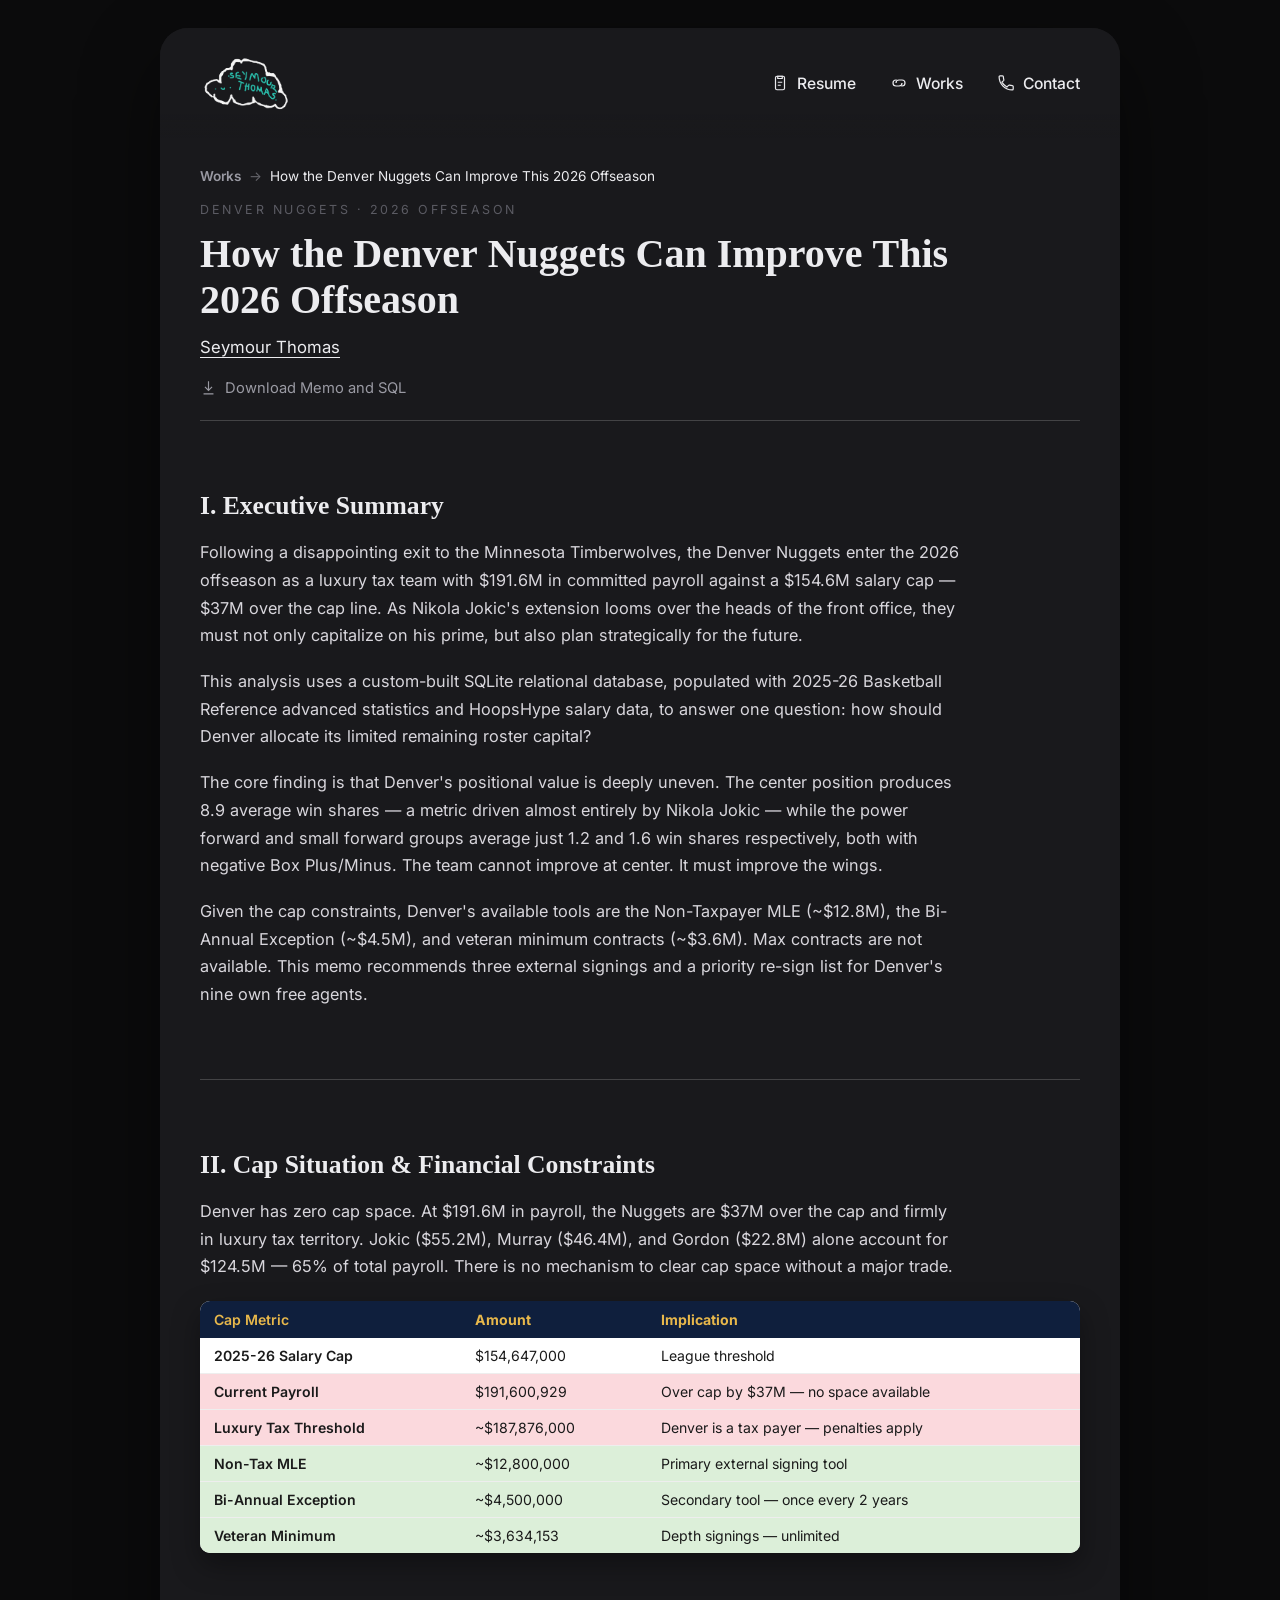
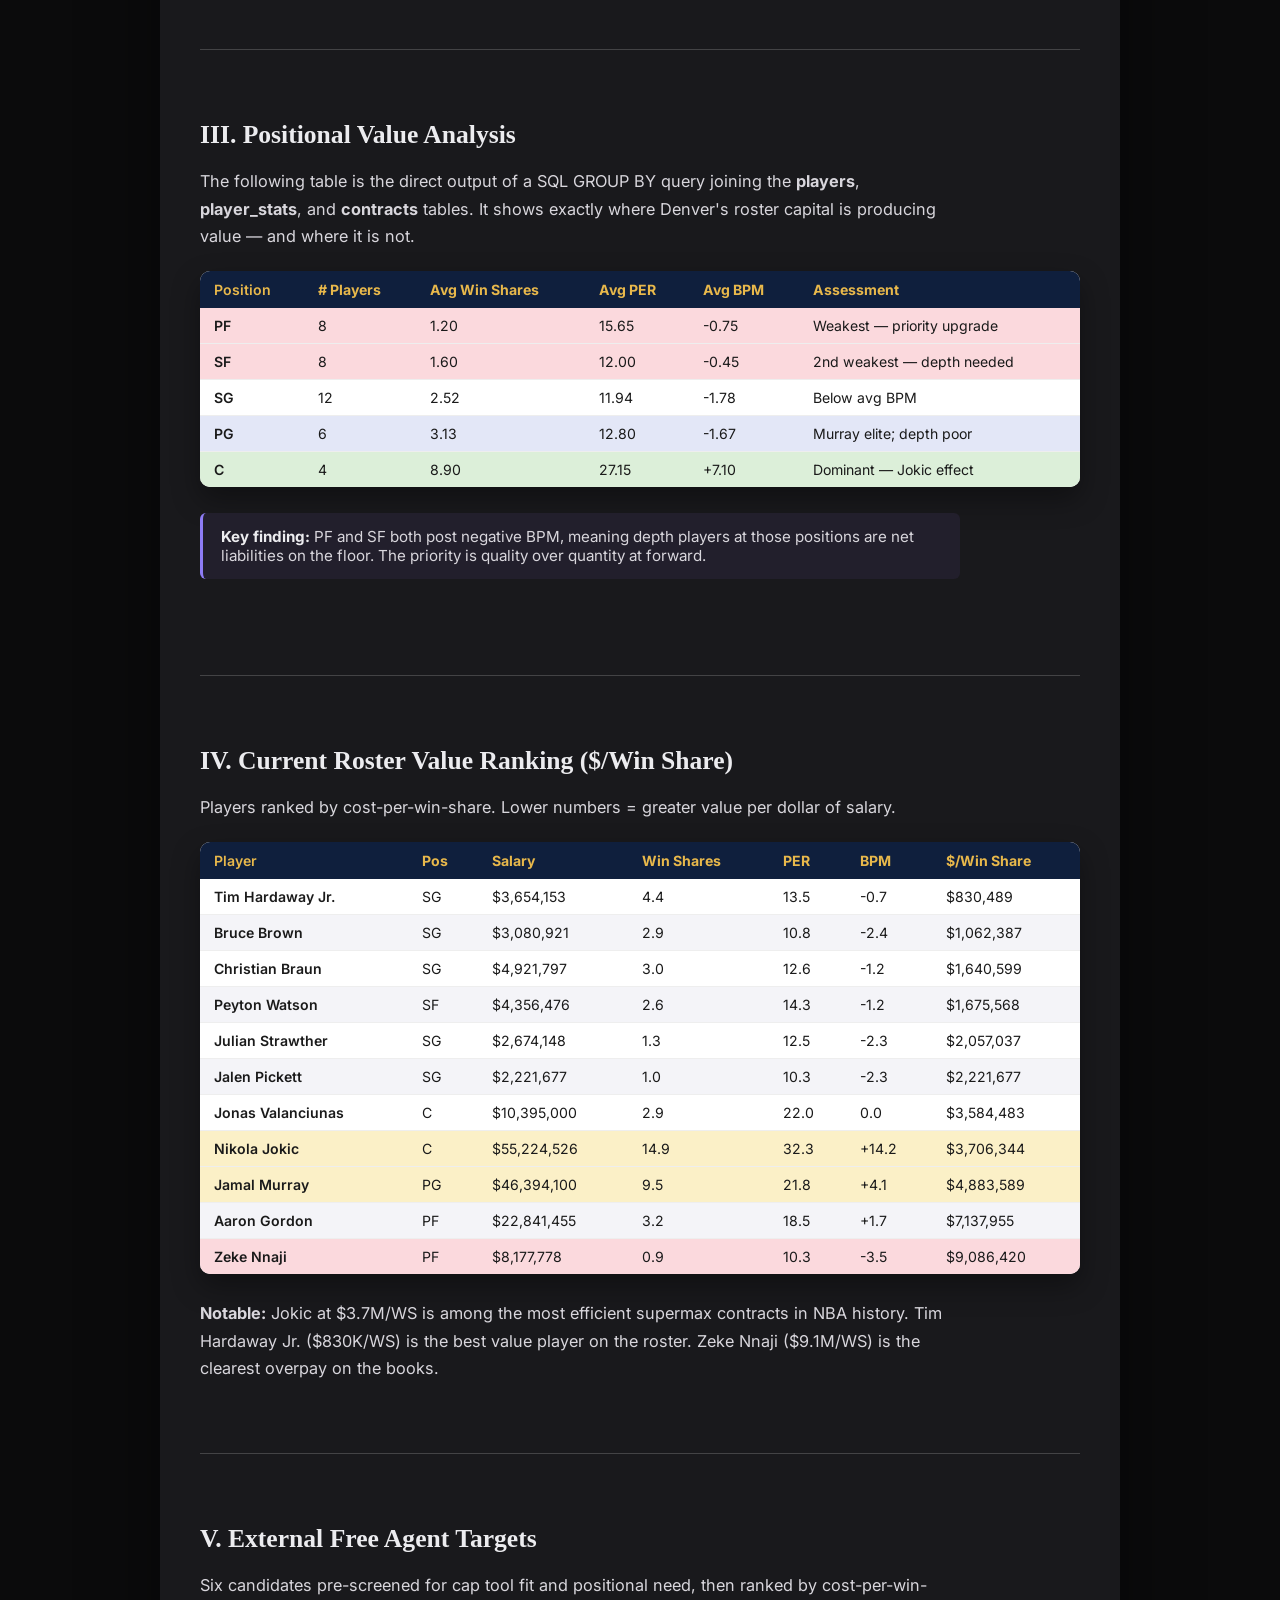
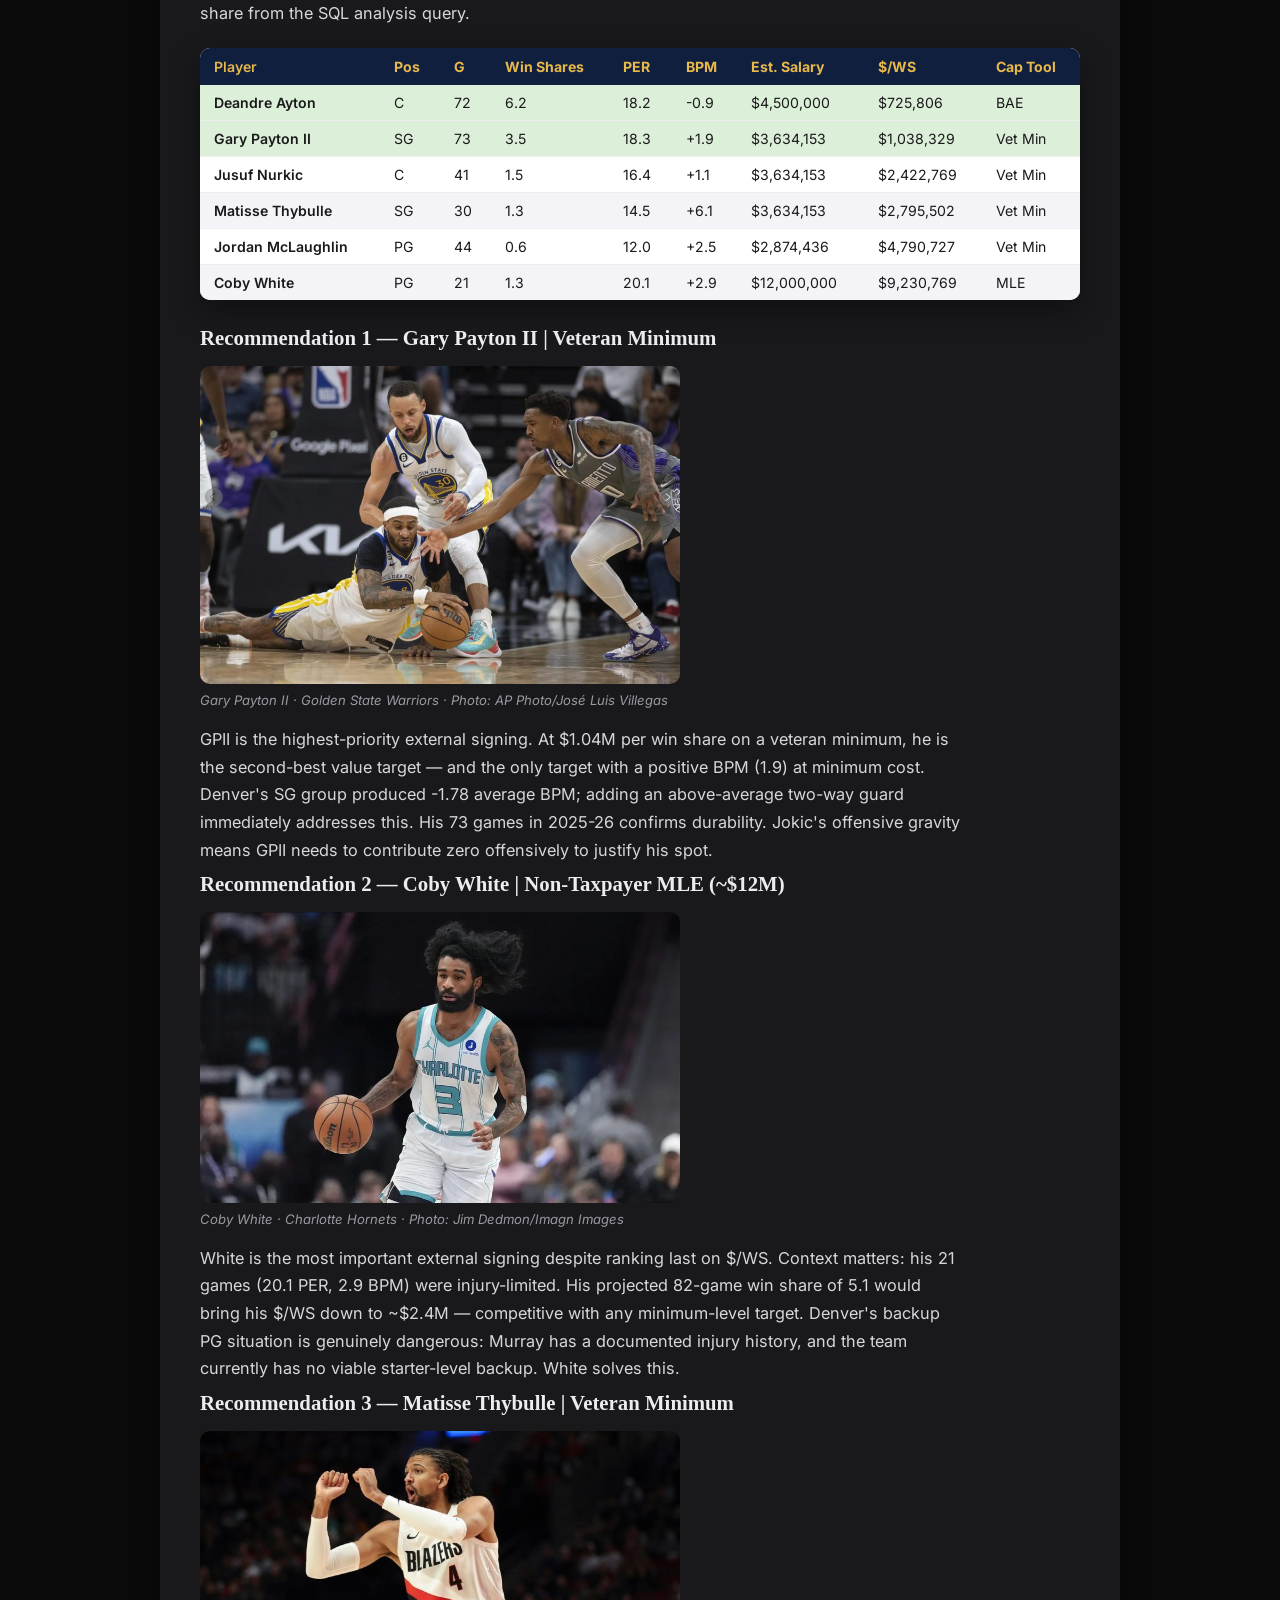
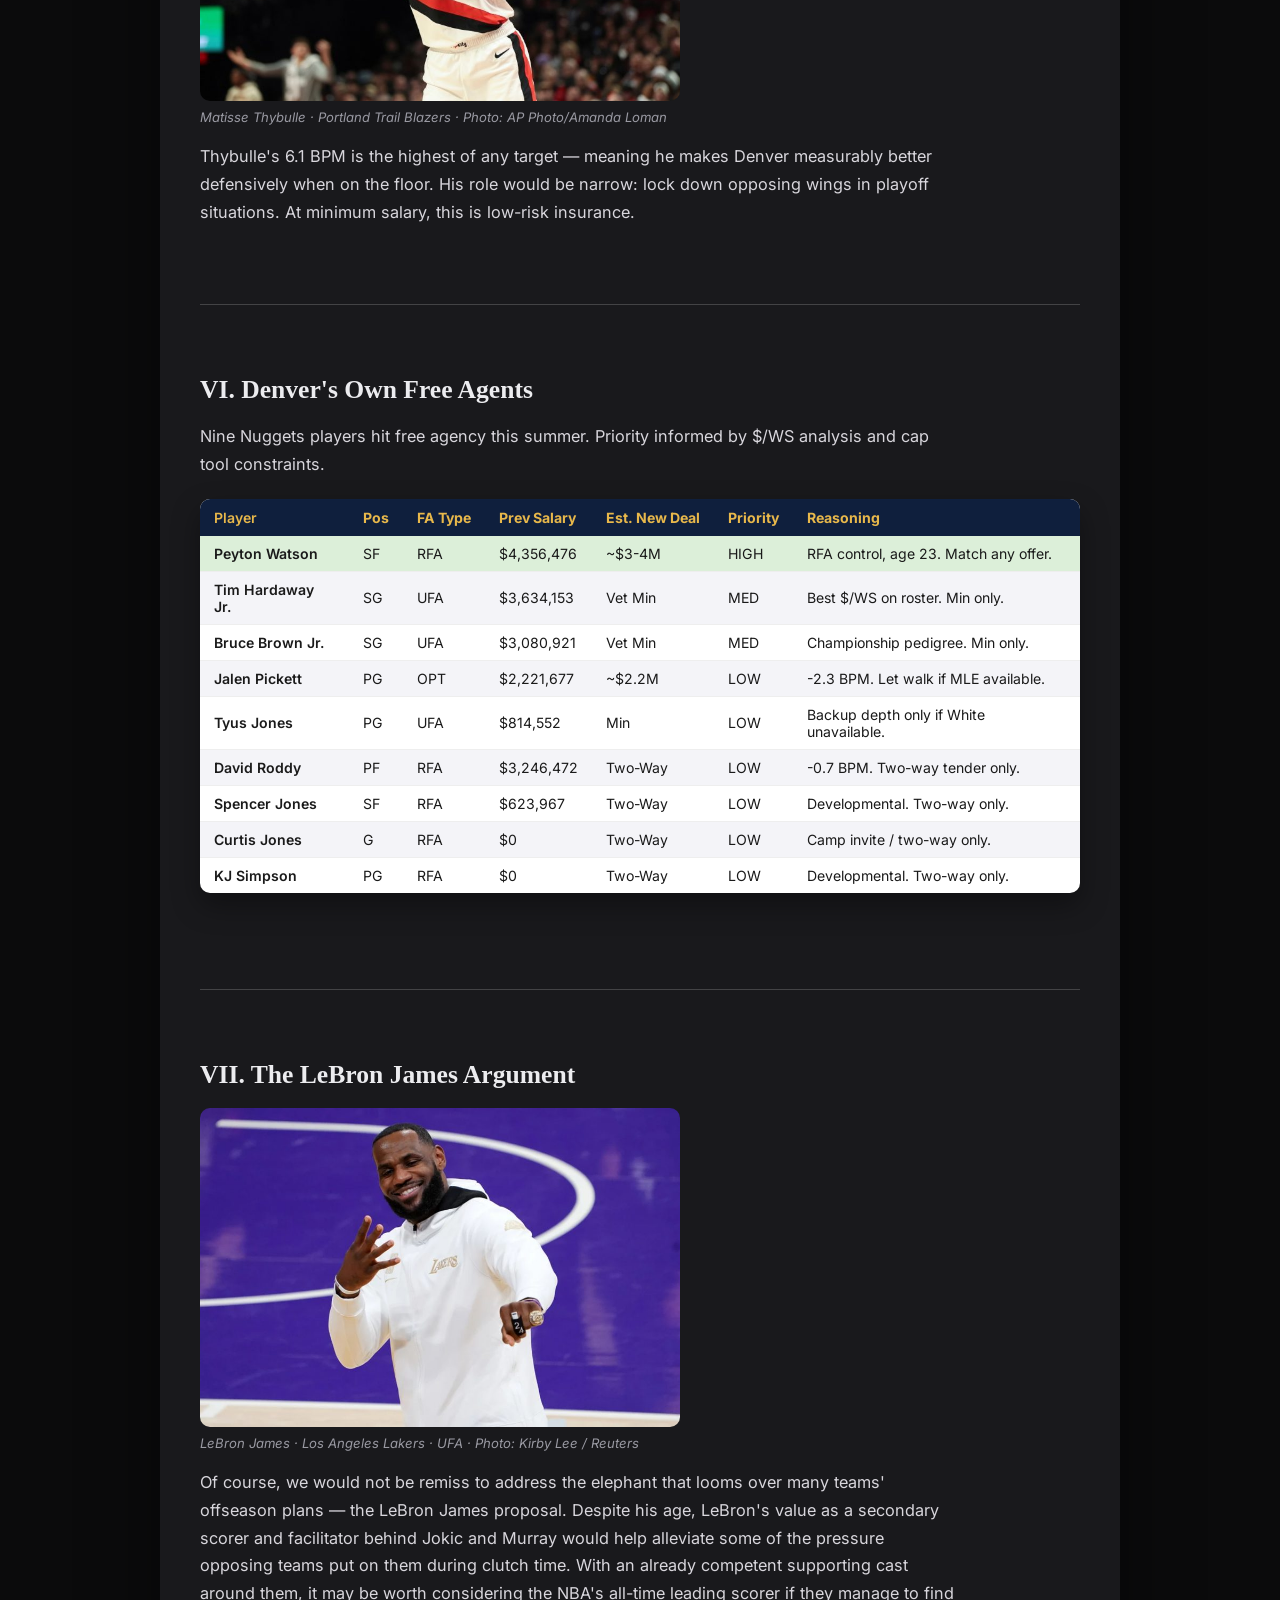
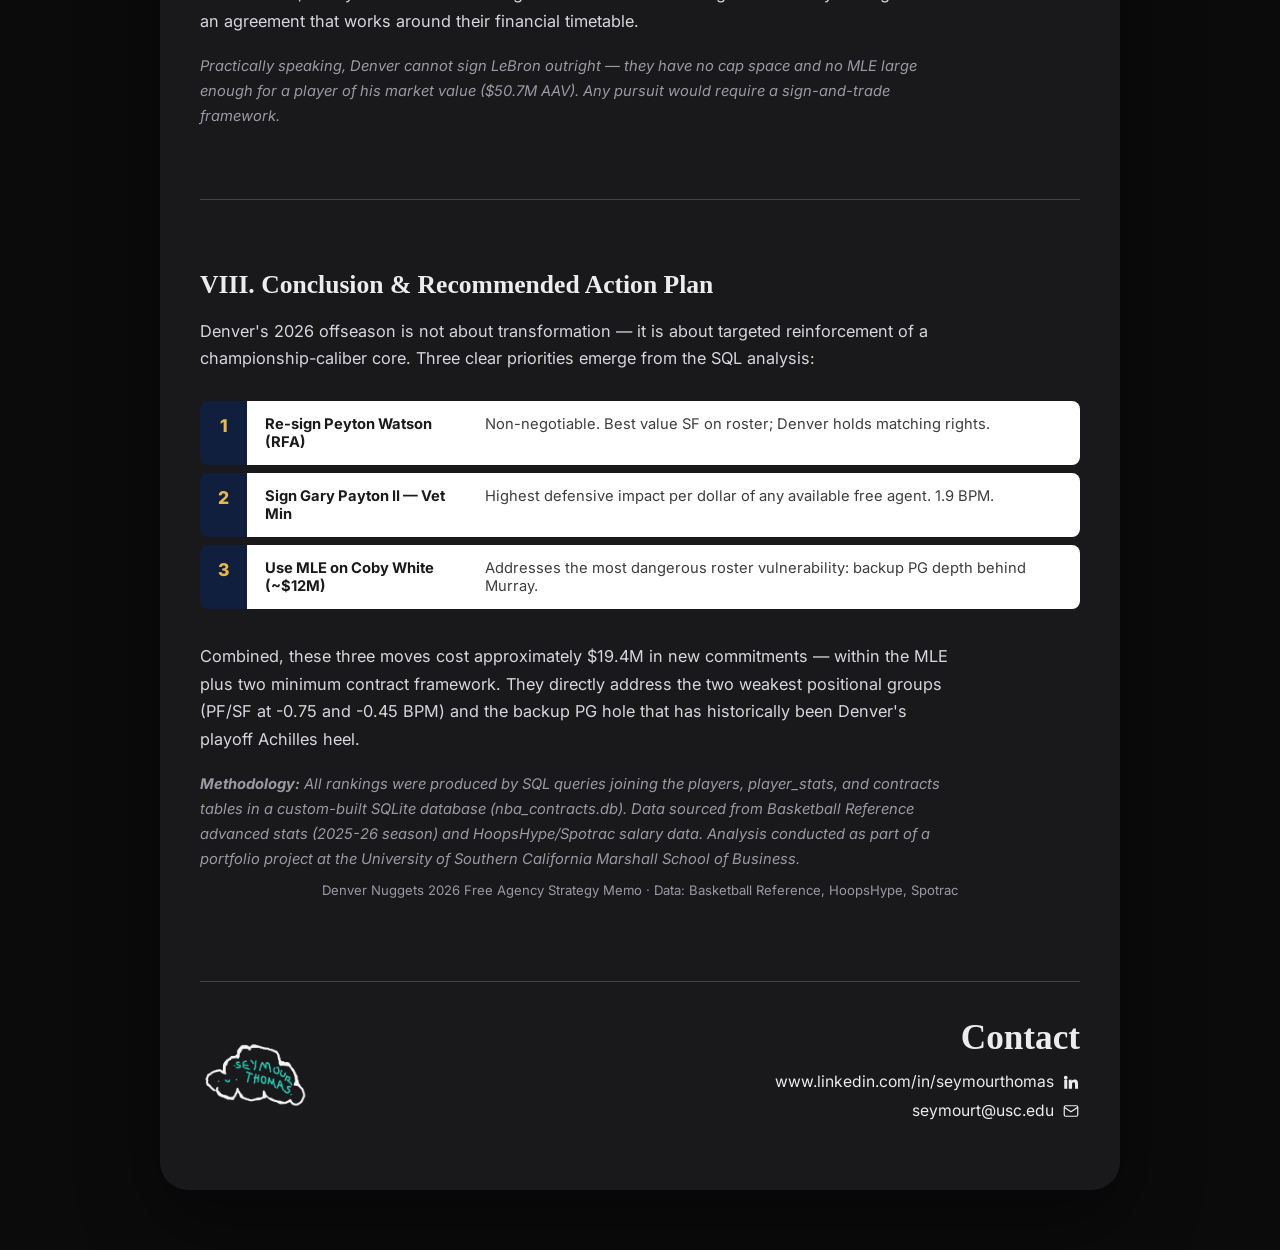
==== commit 1b5673ac: "Add files via upload" ====
--- a/memo.html
+++ b/memo.html
@@ -57,7 +57,7 @@
 
         <h1 class="memo-title reveal"><span class="word" style="animation-delay:0.00s">How</span> <span class="word" style="animation-delay:0.05s">the</span> <span class="word" style="animation-delay:0.10s">Denver</span> <span class="word" style="animation-delay:0.15s">Nuggets</span> <span class="word" style="animation-delay:0.20s">Can</span> <span class="word" style="animation-delay:0.25s">Improve</span> <span class="word" style="animation-delay:0.30s">This</span> <span class="word" style="animation-delay:0.35s">2026</span> <span class="word" style="animation-delay:0.40s">Offseason</span></h1>
 
-        <p class="memo-byline reveal"><span class="word" style="animation-delay:0.46s">Seymour</span> <span class="word" style="animation-delay:0.51s">Thomas</span></p>
+        <p class="memo-byline reveal">Seymour Thomas</p>
 
         <a class="memo-download reveal" href="assets/memo/nuggets-memo-download.zip" download>
           <svg viewBox="0 0 24 24" fill="none" stroke="currentColor" stroke-width="1.6"><path d="M12 3v13M7 11l5 5 5-5M5 21h14"/></svg>
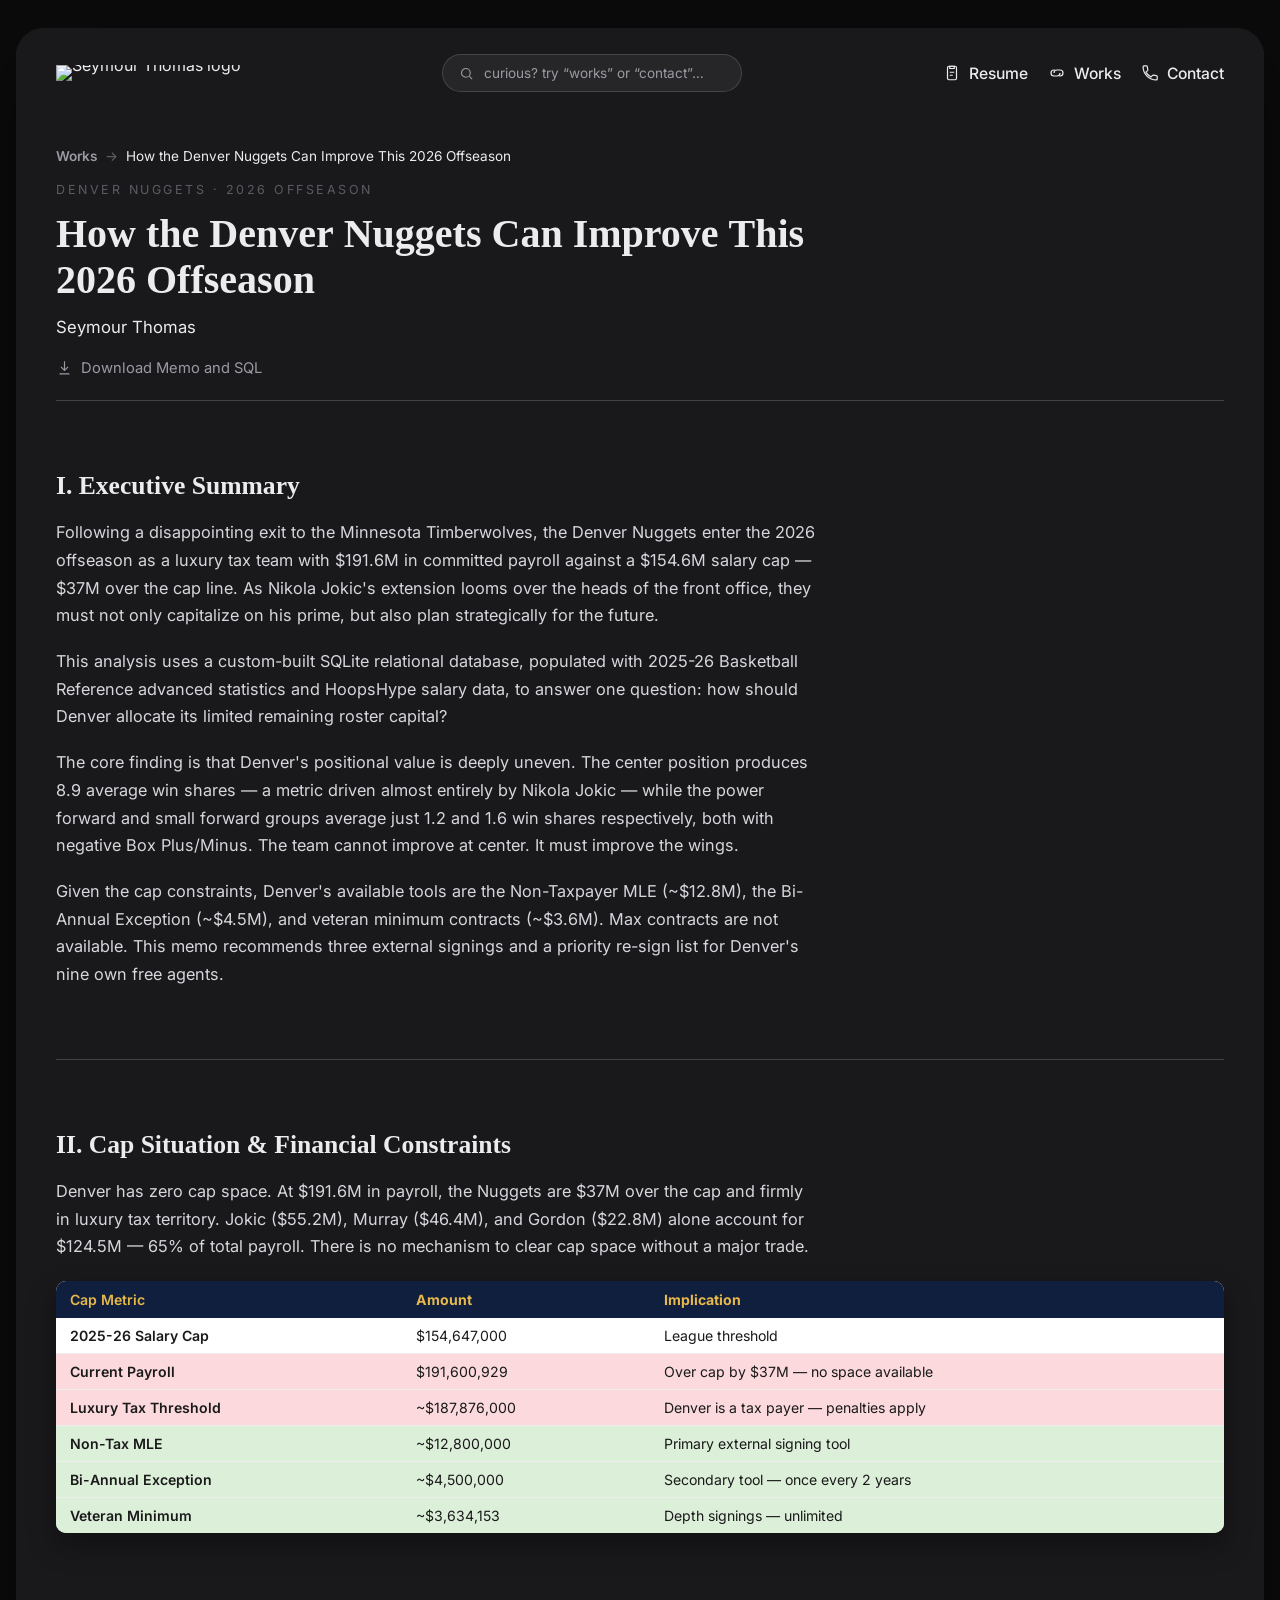
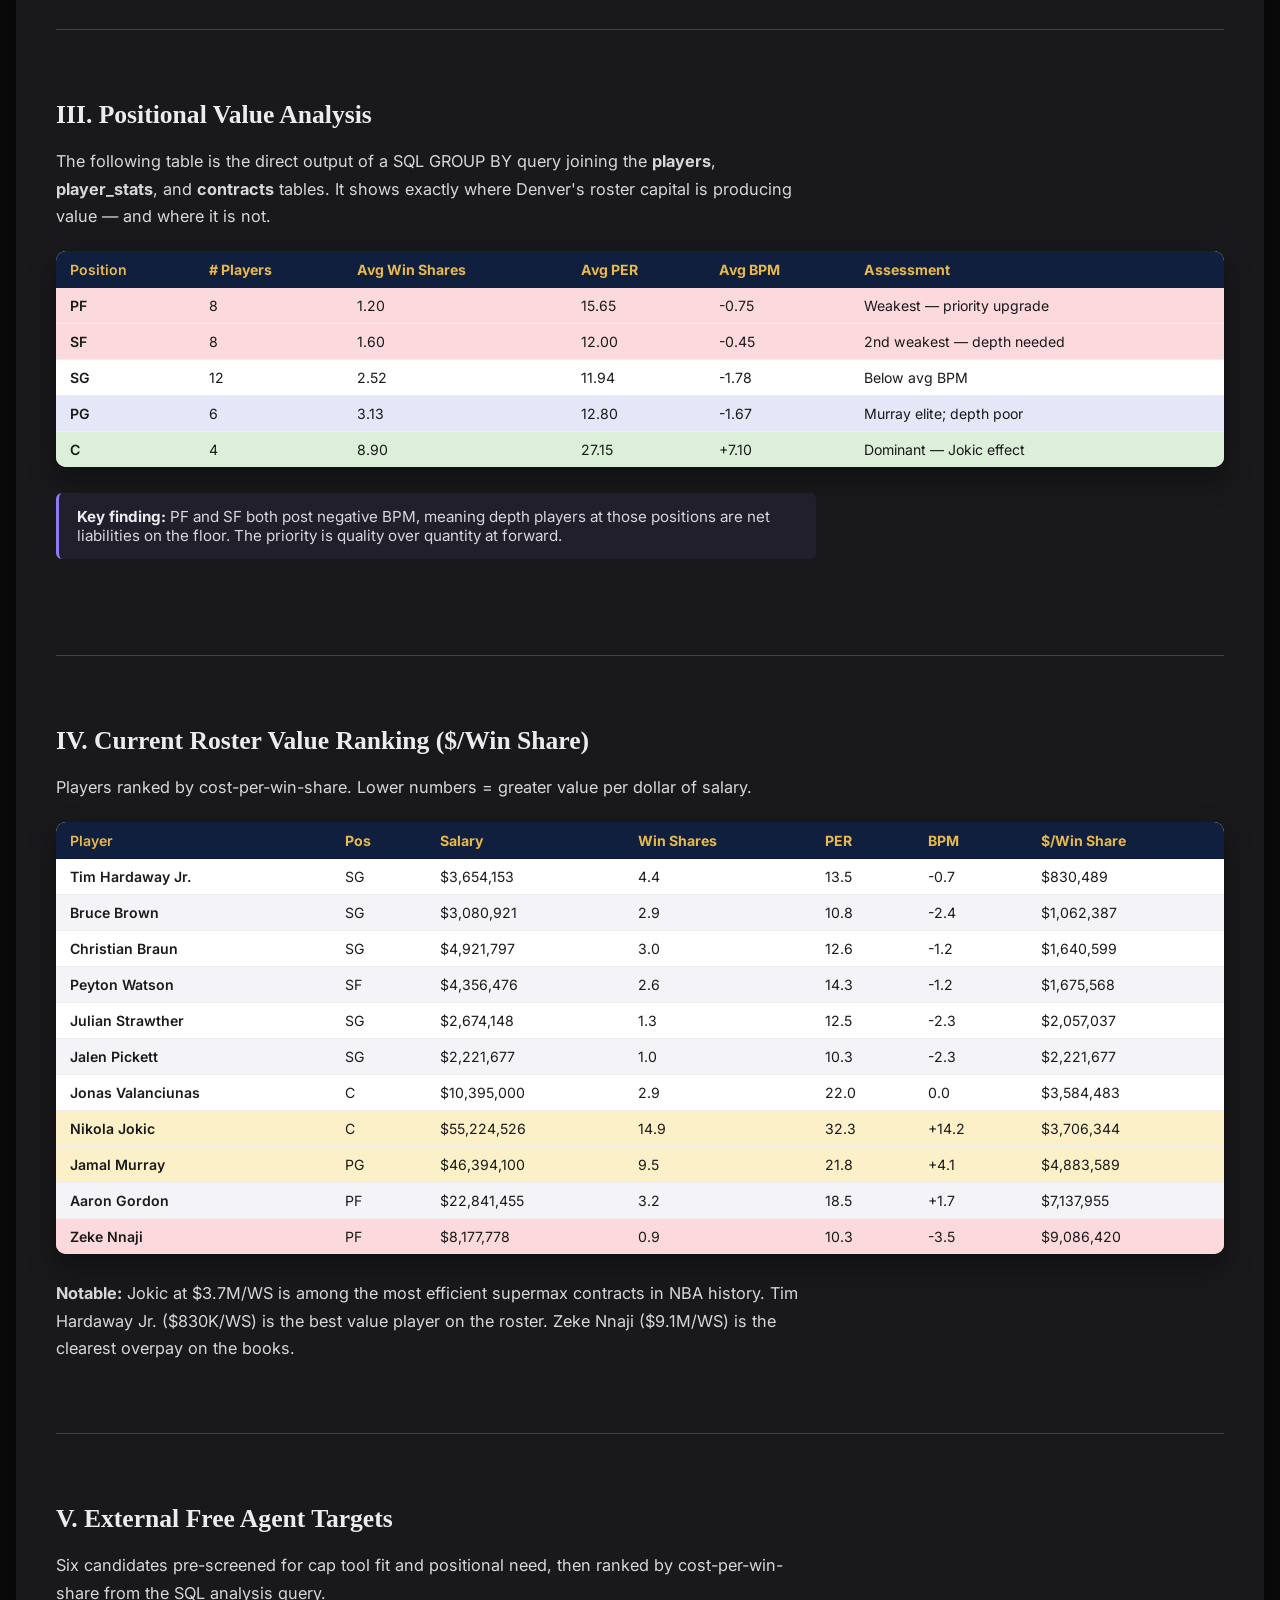
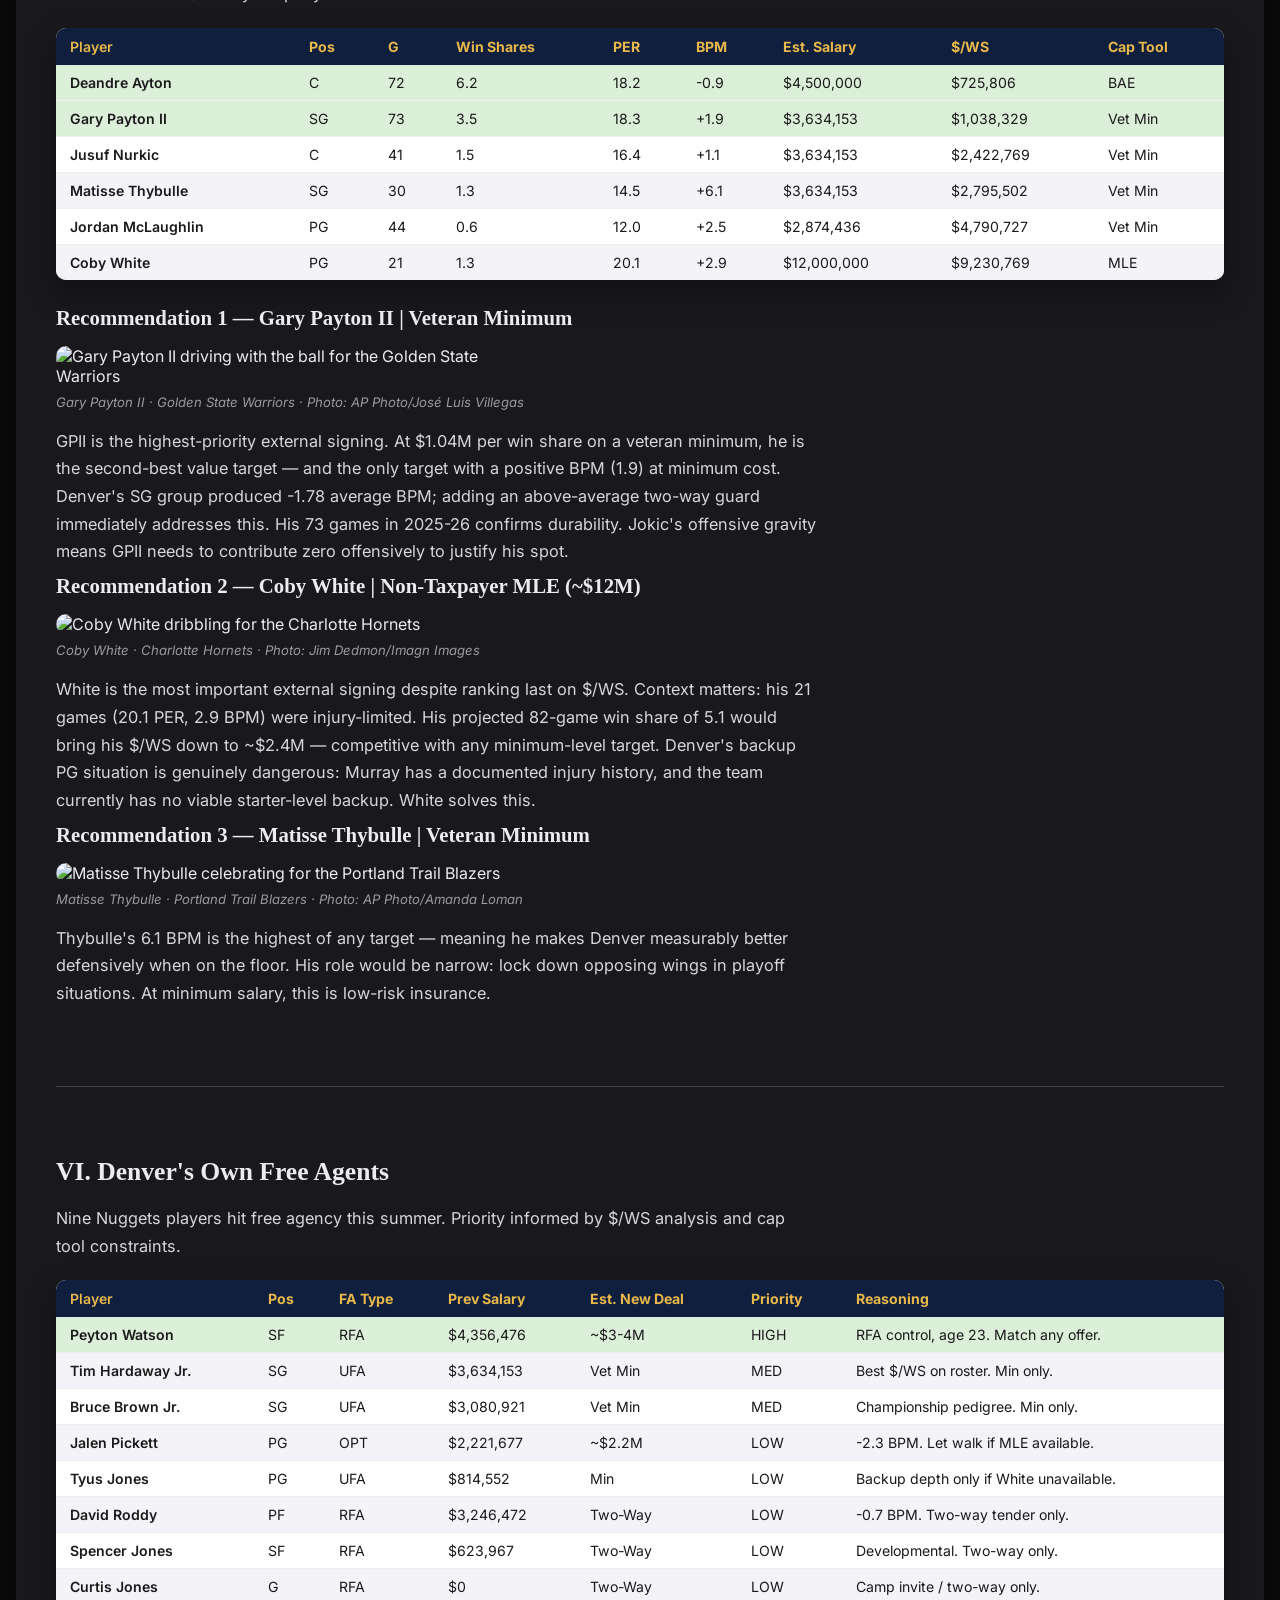
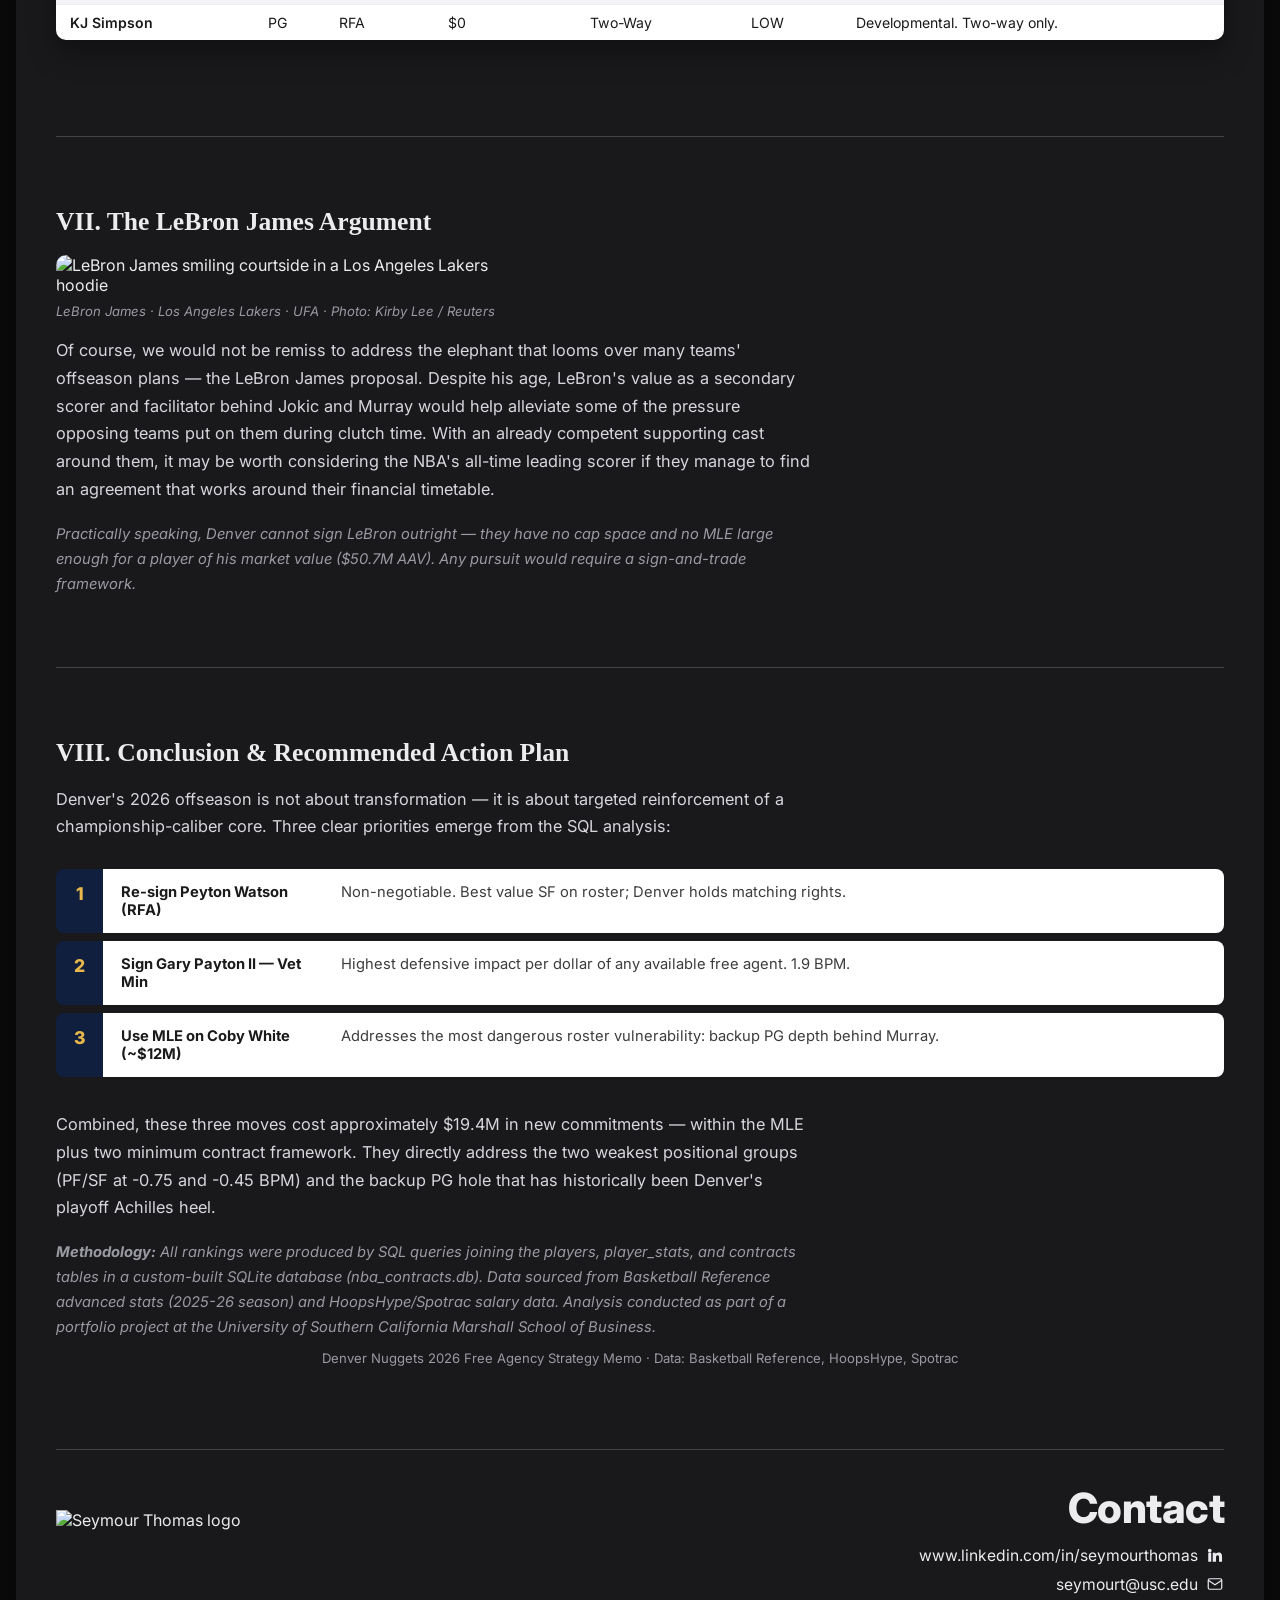
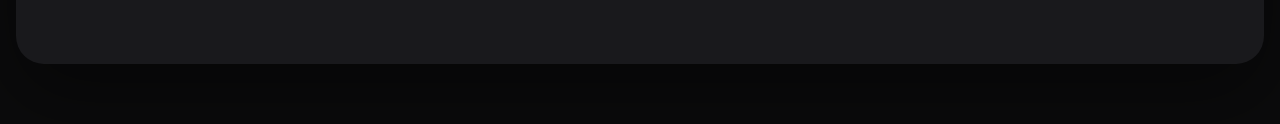
==== commit 86918513: "Add files via upload" ====
--- a/memo.html
+++ b/memo.html
@@ -19,6 +19,10 @@
       <a href="index.html" class="logo-link" aria-label="Back to homepage">
         <img src="assets/logo.png" alt="Seymour Thomas logo" class="logo-img">
       </a>
+      <div class="site-search">
+        <svg class="search-icon" viewBox="0 0 24 24" fill="none" stroke="currentColor" stroke-width="1.8"><circle cx="11" cy="11" r="7"/><path d="M21 21l-4.35-4.35"/></svg>
+        <input type="text" id="siteSearch" class="search-input" placeholder="curious? try “works” or “contact”…" autocomplete="off" aria-label="Jump to a section of the site">
+      </div>
       <nav class="nav">
         <a href="#" class="nav-link" id="navResume">
           <svg class="nav-icon" viewBox="0 0 24 24" fill="none" stroke="currentColor" stroke-width="1.6"><rect x="6" y="3" width="12" height="18" rx="2"/><path d="M9 3h6v3H9z"/><path d="M9 11h6M9 15h4"/></svg>
--- a/styles.css
+++ b/styles.css
@@ -42,6 +42,17 @@
   --radius-card:28px;
   --font-display:'Kaisei Tokumin', serif;
   --font-body:'Inter', sans-serif;
+
+  /* complementary planet-inspired accents — gray/cyan/black/purple stay the
+     core of the page; these are used sparingly as small colorful highlights
+     (floating motifs, work-card accents) so things "stick out" without
+     turning the whole palette busy. */
+  --sun:#F2994A;
+  --sun-deep:#D8542E;
+  --earth:#5B8DBE;
+  --mars:#C1440E;
+  --saturn:#E3C88A;
+  --neptune:#5C7CFA;
 }
 
 *{box-sizing:border-box;}
@@ -66,7 +77,7 @@
 .card{
   position:relative;
   width:100%;
-  max-width:960px;
+  max-width:1400px;
   background:var(--bg-card);
   border-radius:var(--radius-card);
   overflow:hidden;
@@ -98,6 +109,24 @@
 .cp-6{ top:76%; left:82%; width:34px; animation-duration:12.5s; animation-delay:4s; --peak:0.18; --dx:-16px; --dy:-14px; }
 .cp-7{ top:88%; left:72%; width:46px; animation-duration:15s; animation-delay:9s;   --peak:0.14; --dx:12px;  --dy:-18px; }
 
+/* homepage intro only: make the same drifting clouds noticeably more
+   visible than the subtler version used on memo pages, per feedback
+   that they "aren't highlighted enough" — scoped to #intro so the
+   memo pages' clouds stay exactly as they were. */
+#intro .cp-1{ --peak:0.34; width:46px; }
+#intro .cp-2{ --peak:0.30; width:74px; }
+#intro .cp-3{ --peak:0.38; width:38px; }
+#intro .cp-4{ --peak:0.28; width:62px; }
+#intro .cp-5{ --peak:0.34; width:52px; }
+#intro .cp-6{ --peak:0.32; width:44px; }
+#intro .cp-7{ --peak:0.26; width:56px; }
+/* cp-1 and cp-3 originally drifted through the upper-middle area where the
+   dot-spiral now lives — nudged down here (homepage only, base position
+   for the memo pages is untouched) so no cloud ever fades in near/around
+   the spiral and overlaps it. */
+#intro .cp-1{ top:46%; }
+#intro .cp-3{ top:42%; }
+
 @keyframes cloud-float{
   0%{ opacity:0; transform:translate(0,0) scale(0.92); }
   15%{ opacity:var(--peak,0.2); }
@@ -106,6 +135,151 @@
   100%{ opacity:0; transform:translate(calc(var(--dx,14px) * 1.7), calc(var(--dy,-18px) * 1.7)) scale(1.04); }
 }
 
+/* new signature dot-spiral graphic — homepage intro only. Wrapper handles
+   the one-time fade-in timed to arrive alongside the intro text; the SVG
+   inside spins continuously and slowly on its own so the two animations
+   never fight over the transform property. Positioned clear of the text
+   column and given pointer-events:none so it can never sit "over" or
+   interrupt reading, per feedback. Pinned to a fixed top offset (rather
+   than a %) so it always sits just below the logo/nav; because it now
+   sits directly above the vertically-centered hero text (per the arrow
+   reference photo) rather than off to the side, the max-height query
+   below hides it on short viewports where that text could rise up far
+   enough to reach it — the "never overlap the text" rule wins over
+   always showing it. */
+.dot-spiral-wrap{
+  position:absolute;
+  top:26px;
+  left:260px;
+  width:200px;
+  height:200px;
+  opacity:0;
+  pointer-events:none;
+  z-index:0;
+  animation:dot-spiral-fadein 1.8s ease-out 1s forwards;
+}
+.dot-spiral{
+  width:100%;
+  height:100%;
+  display:block;
+  transform-origin:50% 50%;
+  animation:dot-spiral-spin 110s linear infinite;
+}
+@keyframes dot-spiral-fadein{
+  from{ opacity:0; transform:scale(0.92); }
+  to{ opacity:0.85; transform:scale(1); }
+}
+@keyframes dot-spiral-spin{
+  from{ transform:rotate(0deg); }
+  to{ transform:rotate(360deg); }
+}
+@media (max-width:900px){
+  /* not enough width for it to sit comfortably in its new spot on
+     narrower windows — hidden rather than cramped, same spirit as the
+     rest of the mobile experience you said already looks great */
+  .dot-spiral-wrap{ display:none; }
+}
+@media (max-height:760px){
+  /* short viewports push the vertically-centered hero text upward,
+     which could reach this graphic's new position above it — hide
+     rather than risk the overlap. Same logic applies to the new
+     lower-hero clouds below (.deco-hero-lower), since they sit below
+     the same vertically-centered text block. */
+  .dot-spiral-wrap, .deco-hero-lower{ display:none; }
+}
+
+/* small decorative accents for the Resume/Works sections — same dot-spiral
+   motif as the hero (for consistency) plus the same dotted-cloud image,
+   scaled up from the first pass and always gently animating rather than
+   fading in once and going static. Clouds drift and fade the same way
+   the hero ones do (own small-amplitude version of that keyframe below);
+   swirls hold their position but pulse opacity, plus keep the same slow
+   continuous spin as the hero swirl. Positions are hand-placed per section
+   against known-empty areas of each layout, with real clearance from both
+   the section's own top/bottom edges and the two right-aligned rows
+   (KXSCRadio, Open Championship) so nothing can drift near a border or
+   over text. */
+.deco-swirl-sm{
+  position:absolute;
+  width:76px;
+  height:76px;
+  pointer-events:none;
+  z-index:0;
+  animation:deco-swirl-pulse 9s ease-in-out infinite;
+}
+.deco-swirl-sm svg{
+  width:100%;
+  height:100%;
+  display:block;
+  animation:dot-spiral-spin 130s linear infinite;
+}
+@keyframes deco-swirl-pulse{
+  0%, 100%{ opacity:0.14; }
+  50%{ opacity:0.55; }
+}
+.deco-cloud-sm{
+  position:absolute;
+  width:38px;
+  opacity:0;
+  pointer-events:none;
+  z-index:0;
+  animation:deco-cloud-float 13s ease-in-out infinite;
+}
+@keyframes deco-cloud-float{
+  0%{ opacity:0; transform:translate(0,0); }
+  20%{ opacity:var(--peak,0.42); }
+  50%{ transform:translate(var(--dx,10px), var(--dy,-12px)); }
+  80%{ opacity:var(--peak,0.42); }
+  100%{ opacity:0; transform:translate(calc(var(--dx,10px) * 1.6), calc(var(--dy,-12px) * 1.6)); }
+}
+@media (max-width:680px){
+  .deco-swirl-sm, .deco-cloud-sm{ display:none; }
+}
+
+/* the one "featured" cloud in the card's top-right corner — always
+   visible (no fade in/out) and spinning continuously, very slowly, so its
+   general cloud silhouette is always readable mid-rotation. Kept separate
+   from .cloud-particle, which drifts + fades instead. */
+.signature-cloud{
+  position:absolute;
+  top:22px;
+  right:34px;
+  width:96px;
+  opacity:0.55;
+  pointer-events:none;
+  z-index:0;
+  transform-origin:50% 50%;
+  animation:dot-spiral-spin 170s linear infinite;
+}
+@media (max-width:900px){
+  .signature-cloud{ width:64px; top:16px; right:20px; opacity:0.4; }
+}
+@media (max-width:680px){
+  .signature-cloud{ width:48px; }
+}
+
+/* colored planet/sun motifs — same drift-and-fade language as the gray
+   decor above, but on a longer cycle with a shorter visible window so
+   they surface less often, per feedback ("less frequently than the gray
+   graphics"), each staying in its real signature color. */
+.planet-orb{
+  position:absolute;
+  pointer-events:none;
+  z-index:0;
+  opacity:0;
+  animation:planet-orb-float 46s ease-in-out infinite;
+}
+@keyframes planet-orb-float{
+  0%, 22%{ opacity:0; transform:translate(0,0) scale(0.88); }
+  32%{ opacity:var(--peak,0.5); transform:translate(0,0) scale(0.96); }
+  55%{ transform:translate(var(--dx,12px), var(--dy,-14px)) scale(1); }
+  68%{ opacity:var(--peak,0.5); }
+  78%, 100%{ opacity:0; }
+}
+@media (max-width:680px){
+  .planet-orb{ display:none; }
+}
+
 /* ============ topbar (sticky) ============ */
 .topbar{
   position:sticky;
@@ -130,7 +304,7 @@
 
 .nav{
   display:flex;
-  gap:34px;
+  gap:20px;
 }
 .nav-link{
   display:flex;
@@ -152,6 +326,55 @@
 }
 .nav-link:hover .nav-icon, .nav-link:focus-visible .nav-icon{
   transform:translateY(-1px);
+}
+
+/* creative little search bar, sitting between logo and nav — a lighter,
+   more playful way in than the nav links, inspired by
+   jacquelinekeisung.framer.website's search bar. Typing a keyword and
+   hitting enter jumps to that part of the site (see script.js). */
+.site-search{
+  display:flex;
+  align-items:center;
+  gap:8px;
+  width:100%;
+  max-width:300px;
+  background:rgba(255,255,255,0.06);
+  border:1px solid rgba(255,255,255,0.14);
+  border-radius:999px;
+  padding:9px 16px;
+  transition:border-color 0.2s ease, background 0.2s ease;
+}
+.site-search:focus-within{
+  border-color:var(--accent);
+  background:rgba(255,255,255,0.1);
+}
+.search-icon{
+  width:15px;
+  height:15px;
+  flex-shrink:0;
+  color:var(--text-muted);
+}
+.search-input{
+  width:100%;
+  background:none;
+  border:none;
+  outline:none;
+  color:var(--text-primary);
+  font-family:var(--font-body);
+  font-size:0.85rem;
+}
+.search-input::placeholder{ color:var(--text-muted); }
+.search-shake{ animation:search-shake 0.4s ease; }
+@keyframes search-shake{
+  0%, 100%{ transform:translateX(0); }
+  25%{ transform:translateX(-4px); }
+  75%{ transform:translateX(4px); }
+}
+@media (max-width:920px){
+  .site-search{ max-width:190px; }
+}
+@media (max-width:680px){
+  .site-search{ display:none; }
 }
 
 .topbar-dots{
@@ -196,10 +419,43 @@
   margin:0 0 14px;
 }
 .section-title{
-  font-family:var(--font-display);
+  font-family:var(--font-body);
   font-weight:800;
-  font-size:2.2rem;
+  font-size:2.6rem;
+  letter-spacing:-0.5px;
+  line-height:1.1;
+  margin:0;
+}
+
+/* header row style borrowed from productsc.org's "The network" heading —
+   big, bold, plain sans title paired with a small tracked-out caption,
+   applied consistently to the Resume/Works headers. */
+.section-head{
+  display:flex;
+  align-items:flex-end;
+  justify-content:space-between;
+  gap:24px;
   margin:0 0 34px;
+}
+.section-head .dot-marker{ margin-bottom:14px; }
+.section-desc{
+  font-size:0.72rem;
+  font-weight:600;
+  letter-spacing:2px;
+  text-transform:uppercase;
+  color:var(--dot-grey);
+  margin:0 0 6px;
+  text-align:right;
+  max-width:220px;
+}
+@media (max-width:680px){
+  .section-title{ font-size:1.9rem; }
+  .section-head{
+    flex-direction:column;
+    align-items:flex-start;
+    gap:8px;
+  }
+  .section-desc{ text-align:left; max-width:none; }
 }
 
 .section-divider{
@@ -219,6 +475,15 @@
 @keyframes word-in{
   from{ opacity:0; transform:translateY(12px); }
   to{ opacity:1; transform:translateY(0); }
+}
+
+/* slower, smoother variant — used only on the homepage intro-bio line
+   per feedback that the default fade felt too quick. Left as an add-on
+   modifier (rather than changing .word itself) so the memo pages, which
+   reuse .word for their titles, keep their original faster timing. */
+.word-slow{
+  animation-duration:1.3s;
+  animation-timing-function:cubic-bezier(.22,.61,.36,1);
 }
 
 /* ============ intro (hero) ============ */
@@ -312,25 +577,83 @@
 }
 
 /* ============ works ============ */
+/* colorful bordered card grid, inspired by the case-study boxes at
+   jacquelinekeisung.framer.website — white cards balance the dark page,
+   each with its own accent color instead of one shared box shape. */
+.works-grid{
+  display:grid;
+  grid-template-columns:repeat(auto-fit, minmax(280px, 1fr));
+  gap:26px;
+  position:relative;
+  z-index:1;
+}
+.work-card{
+  --card-accent:var(--teal);
+  background:#F5F3EF;
+  border-radius:20px;
+  padding:30px 28px 26px;
+  display:flex;
+  flex-direction:column;
+  position:relative;
+  overflow:hidden;
+  box-shadow:0 18px 40px rgba(0,0,0,0.3);
+  transition:transform 0.25s ease, box-shadow 0.25s ease;
+}
+.work-card::before{
+  content:"";
+  position:absolute;
+  top:0; left:0; right:0;
+  height:6px;
+  background:var(--card-accent);
+}
+.work-card:hover{
+  transform:translateY(-5px);
+  box-shadow:0 26px 54px rgba(0,0,0,0.38);
+}
+.work-card-teal{ --card-accent:var(--teal); }
+.work-card-sun{ --card-accent:var(--sun); }
+.work-card-top{ margin-bottom:16px; }
+.work-tag{
+  display:inline-block;
+  font-size:0.72rem;
+  font-weight:700;
+  letter-spacing:1px;
+  text-transform:uppercase;
+  color:#161616;
+  background:var(--card-accent);
+  padding:5px 11px;
+  border-radius:999px;
+}
 .work-title{
   display:block;
+  color:#161616;
+  font-family:var(--font-body);
+  font-weight:700;
   text-decoration:none;
-  font-size:1.25rem;
-  line-height:1.5;
-  max-width:560px;
-  margin:0 0 10px;
-}
+  font-size:1.15rem;
+  line-height:1.45;
+  margin:0 0 14px;
+  transition:color 0.2s ease;
+}
+.work-title:hover{ color:var(--card-accent); }
 .work-date{
   display:block;
-  font-size:0.9rem;
-  color:var(--text-muted);
-  margin-bottom:16px;
+  font-size:0.85rem;
+  color:#6B6B73;
+  margin-bottom:18px;
 }
 .more-link{
-  font-size:1rem;
-  font-weight:600;
-  color:var(--text-primary);
-}
+  display:inline-flex;
+  align-items:center;
+  gap:6px;
+  font-size:0.92rem;
+  font-weight:700;
+  color:#161616;
+  margin-top:auto;
+  transition:color 0.2s ease, gap 0.2s ease;
+  text-decoration:none;
+}
+.more-link:hover{ color:var(--card-accent); gap:9px; }
 
 /* ============ shared hover-highlight for meaningful links ============ */
 .link-hover{ transition:color 0.2s ease, text-shadow 0.2s ease; }
@@ -445,8 +768,6 @@
 }
 .memo-byline{
   font-size:1.05rem;
-  text-decoration:underline;
-  text-underline-offset:4px;
   color:var(--text-primary);
   margin:0 0 22px;
 }
